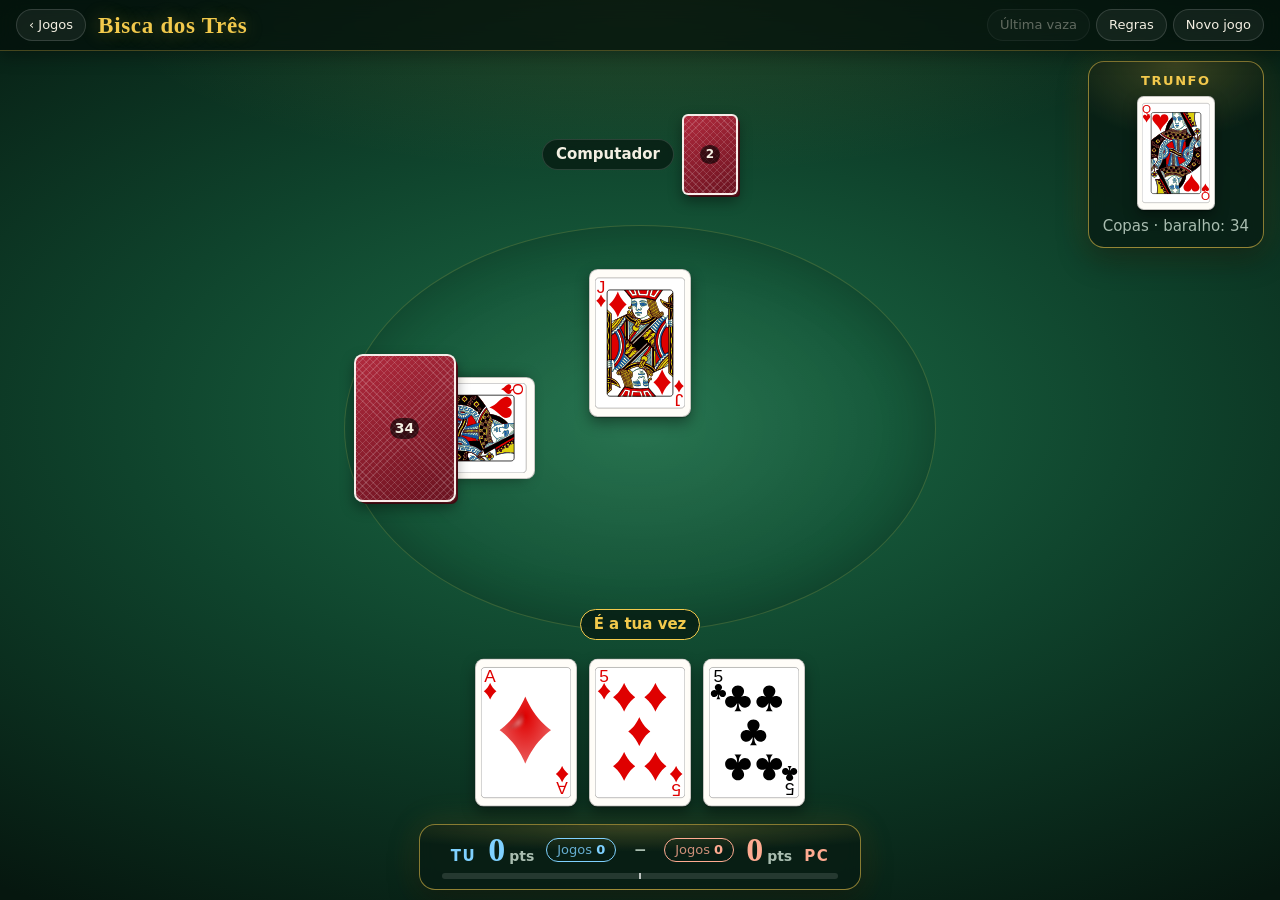
==== bisca.html @ 2466d824 "Jogos de cartas: Sueca, Bisca dos Três e Copas Web app estática com painel de escolha de jogo, sem a" ====
<!doctype html>
<html lang="pt-PT">
<head>
<meta charset="utf-8">
<meta name="viewport" content="width=device-width, initial-scale=1, viewport-fit=cover">
<meta name="theme-color" content="#06170f">
<title>Bisca dos Três</title>
<link rel="stylesheet" href="style.css">
</head>
<body class="bisca">

<header class="barra">
  <div class="marca"><a class="voltar" href="index.html" aria-label="Voltar à lista de jogos">‹ Jogos</a><h1>Bisca dos Três</h1></div>
  <nav class="acoes">
    <button type="button" id="btn-ultima" disabled>Última vaza</button>
    <button type="button" id="btn-regras">Regras</button>
    <button type="button" id="btn-novo">Novo jogo</button>
  </nav>
</header>

<main class="mesa">
  <div class="lugar topo" id="lugar-1">
    <span class="nome"></span>
    <span class="costas"><b></b></span>
  </div>

  <div class="baralho" id="baralho">
    <span class="carta" id="baralho-trunfo"></span>
    <span class="costas grande"><b id="baralho-n"></b></span>
  </div>

  <div class="vaza dupla" id="vaza" aria-label="Cartas na mesa">
    <div class="slot s0" id="slot-0"></div>
    <div class="slot s2" id="slot-1"></div>
  </div>

  <aside class="trunfo" aria-label="Trunfo">
    <span class="rotulo">Trunfo</span>
    <span class="carta mini" id="trunfo-carta"></span>
    <span class="detalhe" id="trunfo-detalhe"></span>
  </aside>
</main>

<footer class="eu" id="lugar-0">
  <p class="estado" id="estado" aria-live="polite"></p>
  <div class="mao" id="mao" aria-label="A tua mão"></div>
</footer>

<div class="placar" aria-label="Pontuação">
  <div class="equipa nos">
    <span class="rotulo">Tu</span>
    <span class="pontos"><span id="pontos-0">0</span><small>pts</small></span>
    <span class="jogos" title="Jogos ganhos"><b id="jogos-0">0</b></span>
  </div>
  <span class="sep">–</span>
  <div class="equipa eles">
    <span class="rotulo">PC</span>
    <span class="pontos"><span id="pontos-1">0</span><small>pts</small></span>
    <span class="jogos" title="Jogos ganhos"><b id="jogos-1">0</b></span>
  </div>
  <div class="placar-barra" aria-hidden="true"><span id="barra-0"></span><span id="barra-1"></span><i></i></div>
</div>

<dialog id="dlg-fim"></dialog>

<dialog id="dlg-ultima">
  <h2>Última vaza</h2>
  <div class="ultima" id="ultima-cartas"></div>
  <p id="ultima-texto"></p>
  <form method="dialog"><button class="principal">Fechar</button></form>
</dialog>

<dialog id="dlg-regras">
  <h2>Regras da Bisca dos Três</h2>
  <ul>
    <li>Dois jogadores: tu contra o computador. Baralho de 40 cartas (sem 8, 9 e 10).</li>
    <li>Cada jogador recebe <b>3 cartas</b>. A carta seguinte fica à vista por baixo do baralho e define o <b>trunfo</b>.</li>
    <li>Ordem das cartas, da mais forte para a mais fraca: <b>Ás, 7, Rei, Valete, Dama</b>, 6, 5, 4, 3, 2.</li>
    <li>Pontos: Ás 11 · Sete (bisca) 10 · Rei 4 · Valete 3 · Dama 2. No total há 120 pontos.</li>
    <li>Sai primeiro quem não deu. <b>Nunca é obrigatório assistir</b>: podes jogar sempre qualquer carta, mesmo depois de o baralho acabar.</li>
    <li>Ganha a vaza o trunfo ou, sendo as duas cartas do mesmo naipe, a mais alta. Se a segunda carta for de outro naipe que não trunfo, ganha quem saiu.</li>
    <li>Depois de cada vaza, quem ganhou compra uma carta do baralho, depois compra o outro, e quem ganhou sai. A última carta comprada é a do trunfo.</li>
    <li>Ganha a partida quem fizer mais de 60 pontos (60–60 é empate). Ganha o jogo quem chegar primeiro às <b>4 partidas</b>.</li>
  </ul>
  <p class="creditos">Imagens das cartas: <i>Vector Playing Cards</i> de Byron Knoll, em domínio público.</p>
  <form method="dialog"><button class="principal">Fechar</button></form>
</dialog>

<script src="cartas.js"></script>
<script src="fim.js"></script>
<script src="bisca.js"></script>
</body>
</html>
---- style.css ----
:root {
  --fundo: #06170f;
  --painel: rgba(8, 28, 19, .8);
  --linha: rgba(255, 255, 255, .14);
  --texto: #f3efe2;
  --texto-suave: #a9bdb0;
  --ouro: #f2c94c;
  --nos: #7fd1ff;
  --eles: #ffab91;
  --perigo: #ff7b6b;
  --copas: #ff5d73;
  --carta-fundo: #fffdf8;
  --tom: var(--ouro);
  --serifa: Georgia, "Times New Roman", serif;
  --cw: clamp(48px, min(13vw, (100dvh - 390px) * 0.2), 124px);
}

/* Derivados de --cw, recalculados em cada elemento para que cartas pequenas mantenham a proporção. */
* {
  box-sizing: border-box;
  --ch: calc(var(--cw) * 1.4523);
  --raio: calc(var(--cw) * 0.085);
}

html, body { height: 100%; margin: 0; }

body {
  display: grid;
  grid-template-rows: auto 1fr auto auto;
  height: 100dvh;
  overflow: hidden;
  background:
    radial-gradient(ellipse 60% 28% at 50% 0%, rgba(242, 201, 76, .1), transparent 70%),
    radial-gradient(ellipse 85% 65% at 50% 46%, #1c6d47 0%, #0f432c 48%, var(--fundo) 100%),
    var(--fundo);
  background-attachment: fixed;
  color: var(--texto);
  font: 15px/1.4 system-ui, -apple-system, "Segoe UI", Roboto, sans-serif;
  -webkit-tap-highlight-color: transparent;
  user-select: none;
}

button { font: inherit; color: inherit; cursor: pointer; }
button:focus-visible, a:focus-visible { outline: 3px solid var(--ouro); outline-offset: 2px; }

/* ---------- Painéis de vidro (o mesmo estilo dos ecrãs de fim de partida) ---------- */
.trunfo, .placar, .passe, .jogo, dialog {
  border: 1.5px solid color-mix(in srgb, var(--tom) 55%, transparent);
  border-radius: 16px;
  background:
    radial-gradient(ellipse 90% 55% at 50% 0%, color-mix(in srgb, var(--tom) 22%, transparent), transparent 75%),
    var(--painel);
  box-shadow: 0 10px 30px rgba(0, 0, 0, .45), 0 0 34px color-mix(in srgb, var(--tom) 14%, transparent);
  backdrop-filter: blur(8px);
}

/* ---------- Barra superior ---------- */
.barra {
  display: flex;
  align-items: center;
  justify-content: space-between;
  flex-wrap: wrap;
  gap: 6px 16px;
  padding: 9px 16px;
  background: rgba(4, 16, 10, .72);
  border-bottom: 1px solid rgba(242, 201, 76, .28);
  box-shadow: 0 4px 18px rgba(0, 0, 0, .35);
  backdrop-filter: blur(10px);
  z-index: 2;
}
.marca { display: flex; align-items: center; gap: 12px; }
.barra h1 {
  margin: 0;
  font: 700 23px/1 var(--serifa);
  letter-spacing: .03em;
  color: var(--ouro);
  text-shadow: 0 0 18px rgba(242, 201, 76, .35);
}
.voltar, .acoes button {
  padding: 6px 12px;
  border: 1px solid var(--linha);
  border-radius: 999px;
  background: rgba(255, 255, 255, .06);
  color: var(--texto);
  font-size: 13px;
  text-decoration: none;
  white-space: nowrap;
  transition: background .15s, border-color .15s, color .15s, transform .15s;
}
.voltar:hover, .acoes button:hover:not(:disabled) {
  background: rgba(242, 201, 76, .12);
  border-color: var(--ouro);
  color: var(--ouro);
}
.acoes button:active:not(:disabled) { transform: scale(.96); }
.acoes { display: flex; gap: 6px; }
.acoes button:disabled { opacity: .38; cursor: default; }

/* ---------- Cartas ---------- */
.carta {
  display: block;
  width: var(--cw);
  height: var(--ch);
  padding: calc(var(--cw) * 0.05);
  border: 1px solid rgba(0, 0, 0, .22);
  border-radius: var(--raio);
  background: var(--carta-fundo);
  box-shadow: 0 1px 1px rgba(0, 0, 0, .3), 0 6px 14px rgba(0, 0, 0, .38);
  flex: none;
}
.carta img { display: block; width: 100%; height: 100%; pointer-events: none; }
.carta.mini { --cw: clamp(54px, 11dvh, 78px); }

.costas {
  display: grid;
  place-items: center;
  width: calc(var(--cw) * 0.55);
  height: calc(var(--ch) * 0.55);
  border: 2px solid rgba(255, 253, 248, .92);
  border-radius: calc(var(--raio) * 0.7);
  background:
    repeating-linear-gradient(45deg, transparent 0 4px, rgba(255, 255, 255, .14) 4px 5px),
    repeating-linear-gradient(-45deg, transparent 0 4px, rgba(255, 255, 255, .14) 4px 5px),
    linear-gradient(150deg, #b12a3d, #6a1320);
  box-shadow: 0 6px 14px rgba(0, 0, 0, .4), 2px 2px 0 -1px #6d1620, 4px 4px 0 -2px #4c0e16;
}
.costas b {
  min-width: 1.7em;
  padding: 1px 5px;
  border-radius: 999px;
  background: rgba(0, 0, 0, .62);
  font-size: 12px;
  text-align: center;
}
.costas.vazio { visibility: hidden; }
.costas.grande { width: var(--cw); height: var(--ch); border-radius: var(--raio); }
.costas.grande b { font-size: 14px; }

/* ---------- Mesa ---------- */
.mesa {
  position: relative;
  display: grid;
  grid-template-columns: minmax(0, 1fr) auto minmax(0, 1fr);
  grid-template-rows: auto 1fr;
  align-items: center;
  justify-items: center;
  gap: 6px;
  padding: 10px 16px 0;
  min-height: 0;
}
.lugar { display: flex; align-items: center; gap: 8px; }
.lugar.topo { grid-column: 1 / -1; grid-row: 1; }
.lugar.esquerda, .lugar.direita { flex-direction: column; }
.lugar.esquerda { grid-column: 1; grid-row: 2; }
.lugar.direita { grid-column: 3; grid-row: 2; }

.nome, .estado {
  padding: 4px 13px;
  border: 1.5px solid var(--linha);
  border-radius: 999px;
  background: rgba(4, 16, 10, .62);
  font-weight: 600;
  backdrop-filter: blur(6px);
  transition: border-color .2s, box-shadow .2s, color .2s;
}
.nome { white-space: nowrap; }
.nome small { font-weight: 400; color: var(--texto-suave); }
.lugar.ativo .nome, .eu.ativo .estado {
  border-color: var(--ouro);
  color: var(--ouro);
  animation: pulsa 1.4s ease-in-out infinite;
}
.lugar.ativo .nome small { color: inherit; opacity: .8; }
@keyframes pulsa {
  0%, 100% { box-shadow: 0 0 8px rgba(242, 201, 76, .35); }
  50% { box-shadow: 0 0 20px rgba(242, 201, 76, .75); }
}

.vaza {
  grid-column: 2;
  grid-row: 2;
  position: relative;
  width: calc(var(--cw) * 3.3);
  height: calc(var(--ch) * 2.15);
}
/* Anel decorativo no centro da mesa. */
.vaza::before {
  content: "";
  position: absolute;
  inset: calc(var(--ch) * -0.3) calc(var(--cw) * -1.1);
  border: 1px solid rgba(242, 201, 76, .16);
  border-radius: 50%;
  background: radial-gradient(ellipse, rgba(255, 255, 255, .06), transparent 68%);
  box-shadow: inset 0 0 50px rgba(0, 0, 0, .22);
  pointer-events: none;
}
.vaza.dupla { width: calc(var(--cw) * 1.2); }
.vaza.dupla::before { inset: calc(var(--ch) * -0.3) calc(var(--cw) * -2.3); }

.slot { position: absolute; transition: transform .4s ease-in, opacity .4s ease-in; }
.slot.s0 { left: 50%; bottom: 0; margin-left: calc(var(--cw) / -2); }
.slot.s2 { left: 50%; top: 0; margin-left: calc(var(--cw) / -2); }
.slot.s1 { right: 0; top: 50%; margin-top: calc(var(--ch) / -2); }
.slot.s3 { left: 0; top: 50%; margin-top: calc(var(--ch) / -2); }

.slot .carta { animation: entra .3s cubic-bezier(.2, 1.2, .4, 1) both; transition: box-shadow .2s, transform .2s; }
.slot.s0 .carta { --de: 0, 90%; }
.slot.s1 .carta { --de: 110%, 0; }
.slot.s2 .carta { --de: 0, -90%; }
.slot.s3 .carta { --de: -110%, 0; }
@keyframes entra {
  from { transform: translate(var(--de)) scale(.9); opacity: 0; }
}
.slot.ganha { z-index: 1; }
.slot.ganha .carta {
  transform: scale(1.06);
  box-shadow: 0 0 0 3px var(--ouro), 0 0 26px rgba(242, 201, 76, .7), 0 8px 18px rgba(0, 0, 0, .5);
}

.vaza.recolhe .slot { opacity: 0; }
.vaza.para-0 .slot { transform: translateY(calc(var(--ch) * 1.2)) scale(.6); }
.vaza.para-1 .slot { transform: translateX(calc(var(--cw) * 2)) scale(.6); }
.vaza.para-2 .slot { transform: translateY(calc(var(--ch) * -1.2)) scale(.6); }
.vaza.para-3 .slot { transform: translateX(calc(var(--cw) * -2)) scale(.6); }

.trunfo {
  grid-column: 3;
  grid-row: 1;
  justify-self: end;
  align-self: start;
  display: flex;
  flex-direction: column;
  align-items: center;
  gap: 6px;
  padding: 10px 14px;
  font-size: 15px;
  text-align: center;
}
.trunfo .rotulo, .passe .rotulo {
  font-size: 13px;
  font-weight: 700;
  text-transform: uppercase;
  letter-spacing: .12em;
  color: var(--tom);
}
.trunfo .detalhe { color: var(--texto-suave); max-width: 15em; white-space: nowrap; }

/* ---------- Jogador ---------- */
.eu { display: flex; flex-direction: column; align-items: center; padding: 0 16px 10px; }
.estado { margin: 6px 0 8px; min-height: 1.4em; text-align: center; }

.mao {
  --passo: min(var(--cw) * 0.66, (100vw - 32px - var(--cw)) / var(--espacos, 9));
  display: flex;
  justify-content: center;
  width: 100%;
  min-height: var(--ch);
  padding-top: calc(var(--ch) * 0.12);
}
.mao .carta {
  position: relative; /* as cartas escurecidas usam filter; sem isto ficavam por cima das jogáveis */
  margin-left: calc(var(--passo) - var(--cw));
  transition: transform .14s, filter .14s, box-shadow .14s;
  cursor: default;
}
.mao .carta:first-child { margin-left: 0; }
.mao .carta.jogavel { cursor: pointer; transform: translateY(-5%); z-index: 1; }
.mao .carta.jogavel:hover,
.mao .carta.jogavel:focus-visible {
  transform: translateY(-16%);
  z-index: 2;
  box-shadow: 0 0 0 2px var(--ouro), 0 0 22px rgba(242, 201, 76, .55), 0 14px 24px rgba(0, 0, 0, .45);
}
.mao .carta.proibida { filter: brightness(.5) saturate(.6); }
.mao .carta.recebida { box-shadow: 0 0 0 3px var(--nos), 0 0 20px rgba(127, 209, 255, .6), 0 6px 14px rgba(0, 0, 0, .4); }
.mao .carta.nova { animation: compra .35s ease-out; }
@keyframes compra {
  from { transform: translateY(-60%); opacity: 0; }
}
.mao.dar .carta { animation: dar .3s cubic-bezier(.2, 1.1, .4, 1) both; animation-delay: calc(var(--i, 0) * 30ms); }
@keyframes dar {
  from { transform: translateY(70%) rotate(8deg); opacity: 0; }
}

/* ---------- Pontuação (fundo da janela) ---------- */
.placar {
  display: flex;
  align-items: center;
  justify-content: center;
  flex-wrap: wrap;
  gap: 6px 18px;
  width: fit-content;
  max-width: calc(100vw - 20px);
  margin: 0 auto max(10px, env(safe-area-inset-bottom));
  padding: 8px 22px 10px;
}
.equipa { display: flex; align-items: baseline; gap: 12px; }
.equipa.eles { flex-direction: row-reverse; }
.equipa .rotulo { font-size: 15px; font-weight: 700; text-transform: uppercase; letter-spacing: .1em; }
.equipa .pontos { font: 700 34px/1 var(--serifa); font-variant-numeric: tabular-nums; }
.equipa .pontos small { margin-left: 4px; font: 600 14px/1 system-ui, sans-serif; color: var(--texto-suave); }
.equipa .jogos {
  align-self: center;
  padding: 2px 10px;
  border: 1.5px solid currentColor;
  border-radius: 999px;
  font-size: 13px;
  white-space: nowrap;
}
.equipa .jogos::before { content: "Jogos "; opacity: .8; }
.equipa.nos { color: var(--nos); }
.equipa.eles { color: var(--eles); }
.sep { color: var(--texto-suave); }
.placar > .sep { font-size: 24px; }

.placar-barra {
  position: relative;
  display: flex;
  justify-content: space-between;
  flex-basis: 100%;
  height: 6px;
  border-radius: 999px;
  background: rgba(255, 255, 255, .12);
  overflow: hidden;
}
.placar-barra span { height: 100%; transition: width .5s cubic-bezier(.2, .8, .2, 1); }
.placar-barra span:first-child { background: var(--nos); }
.placar-barra span:nth-child(2) { background: var(--eles); }
.placar-barra i { position: absolute; left: 50%; top: 0; width: 2px; height: 100%; margin-left: -1px; background: rgba(255, 255, 255, .7); }

/* Copas: quatro jogadores, cada um por si. */
.placar.quatro { gap: 6px 26px; padding: 8px 26px; }
.jog { display: flex; flex-direction: column; align-items: center; min-width: 58px; color: var(--texto); }
.jog.eu { color: var(--nos); }
.jog .rotulo { font-size: 12px; font-weight: 700; text-transform: uppercase; letter-spacing: .1em; opacity: .85; }
.jog .total { font: 700 30px/1.05 var(--serifa); font-variant-numeric: tabular-nums; }
.jog .ronda { font-size: 13px; color: var(--texto-suave); font-variant-numeric: tabular-nums; }
.jog .ronda.tem { color: var(--copas); font-weight: 700; }

/* ---------- Bisca dos Três ---------- */
.bisca .mao { --passo: calc(var(--cw) * 1.12); }
.baralho {
  grid-column: 1;
  grid-row: 2;
  justify-self: end;
  margin-right: calc(var(--cw) * 0.4);
  position: relative;
  z-index: 1;
  width: calc(var(--cw) * 1.75);
  height: var(--ch);
}
.baralho .costas { position: absolute; left: 0; top: 0; }
.baralho .carta {
  position: absolute;
  left: calc(var(--cw) * 0.55);
  top: 0;
  transform: rotate(90deg);
}
.baralho.so-trunfo .costas, .baralho.vazio { visibility: hidden; }
.baralho.so-trunfo .carta { visibility: visible; }

/* ---------- Copas ---------- */
.copas { --tom: var(--copas); }
.copas .mao { --espacos: 12; }
.coracao {
  font-size: clamp(40px, 9dvh, 64px);
  line-height: 1;
  color: rgba(255, 255, 255, .22);
  transition: color .4s, text-shadow .4s, transform .4s;
}
.coracao.aberta {
  color: var(--copas);
  text-shadow: 0 0 22px rgba(255, 93, 115, .8);
  transform: scale(1.12);
}

/* Quadro com as cartas escolhidas para passar, no centro da mesa. */
.passe {
  --tom: var(--ouro);
  grid-column: 2;
  grid-row: 2;
  z-index: 1;
  display: flex;
  flex-direction: column;
  align-items: center;
  gap: 12px;
  padding: 14px 18px 16px;
  animation: fim-entra .3s cubic-bezier(.2, 1.3, .4, 1) both;
}
.passe[hidden] { display: none; }
.passe-cartas { display: flex; gap: calc(var(--cw) * 0.14); }
.passe-slot {
  width: var(--cw);
  height: var(--ch);
  border: 2px dashed rgba(255, 255, 255, .3);
  border-radius: var(--raio);
  background: rgba(255, 255, 255, .04);
}
.passe-slot.cheio { border-color: transparent; background: none; }
.passe-slot .carta {
  --de: 0, 70%;
  margin: -2px;
  cursor: pointer;
  animation: entra .25s cubic-bezier(.2, 1.2, .4, 1) both;
  transition: transform .14s, box-shadow .14s;
  box-shadow: 0 0 0 2px var(--ouro), 0 0 18px rgba(242, 201, 76, .45), 0 6px 14px rgba(0, 0, 0, .4);
}
.passe-slot .carta:hover { transform: translateY(6%) scale(.96); box-shadow: 0 0 0 2px var(--perigo), 0 6px 14px rgba(0, 0, 0, .4); }

/* ---------- Botão principal ---------- */
.principal {
  padding: 10px 24px;
  border: 0;
  border-radius: 999px;
  background: linear-gradient(180deg, #f8da6c, #e8b737);
  color: #2a2100;
  font-weight: 700;
  white-space: nowrap;
  box-shadow: 0 4px 14px rgba(242, 201, 76, .35), inset 0 1px 0 rgba(255, 255, 255, .5);
  transition: transform .15s, filter .15s, box-shadow .15s;
}
.principal:hover:not(:disabled) { transform: translateY(-2px); filter: brightness(1.06); box-shadow: 0 8px 20px rgba(242, 201, 76, .45); }
.principal:active:not(:disabled) { transform: scale(.97); }
.principal:disabled { opacity: .45; cursor: default; box-shadow: none; }

/* ---------- Diálogos ---------- */
dialog {
  --tom: var(--ouro);
  width: min(480px, calc(100vw - 32px));
  max-height: calc(100dvh - 32px);
  padding: 24px;
  background-color: #0c2a1c;
  color: var(--texto);
  user-select: text;
}
dialog[open] { animation: fim-entra .3s cubic-bezier(.2, 1.3, .4, 1) both; }
dialog::backdrop { background: rgba(2, 10, 6, .68); backdrop-filter: blur(3px); }
dialog h2 { margin: 0 0 12px; font: 700 24px/1.2 var(--serifa); color: var(--ouro); text-align: center; }
dialog ul { padding-left: 1.2em; margin: 0 0 14px; }
dialog li { margin-bottom: 7px; }
dialog li::marker { color: var(--ouro); }
dialog p { margin: 0 0 12px; }
dialog form { text-align: center; }
.creditos { font-size: 12px; color: var(--texto-suave); text-align: center; }
#ultima-texto { text-align: center; }

.ultima { display: flex; justify-content: center; gap: 8px; margin-bottom: 12px; --cw: min(76px, (100vw - 120px) / 4); }
.ultima figure { margin: 0; text-align: center; font-size: 12px; color: var(--texto-suave); }
.ultima figcaption { margin-top: 6px; }
.ultima .ganhou { color: var(--ouro); font-weight: 700; }
.ultima .ganhou .carta { box-shadow: 0 0 0 3px var(--ouro), 0 0 18px rgba(242, 201, 76, .6); }

/* ---------- Fim de partida ---------- */
dialog.fim {
  --tom: var(--texto-suave);
  width: min(420px, calc(100vw - 32px));
  padding: 0;
  overflow: visible;
  border-width: 2px;
  border-color: color-mix(in srgb, var(--tom) 70%, transparent);
  background:
    radial-gradient(ellipse 90% 55% at 50% 0%, color-mix(in srgb, var(--tom) 32%, transparent), transparent 75%),
    #10301f;
  box-shadow: 0 16px 48px rgba(0, 0, 0, .6), 0 0 60px color-mix(in srgb, var(--tom) 30%, transparent);
  text-align: center;
  user-select: none;
  animation: none;
}
dialog.fim.vitoria, dialog.fim.campeao { --tom: var(--ouro); }
dialog.fim.derrota, dialog.fim.eliminado { --tom: var(--perigo); }
dialog.fim.vitoria::backdrop, dialog.fim.campeao::backdrop { background: rgba(20, 40, 10, .6); }
dialog.fim.derrota::backdrop, dialog.fim.eliminado::backdrop { background: rgba(30, 5, 5, .72); }

.fim-corpo {
  display: flex;
  flex-direction: column;
  align-items: center;
  gap: 12px;
  padding: 26px 22px 24px;
  animation: fim-entra .45s cubic-bezier(.2, 1.5, .4, 1) both;
}
.derrota .fim-corpo, .eliminado .fim-corpo { animation: fim-abana .6s ease-out both; }
.fim-corpo p { margin: 0; }
@keyframes fim-entra {
  from { transform: scale(.7); opacity: 0; }
}
@keyframes fim-abana {
  0% { transform: translateY(-30px); opacity: 0; }
  30% { transform: translateX(-10px); opacity: 1; }
  45% { transform: translateX(9px); }
  60% { transform: translateX(-6px); }
  75% { transform: translateX(4px); }
  100% { transform: none; }
}

.fim-icone {
  font-size: 68px;
  line-height: 1;
  filter: drop-shadow(0 4px 10px rgba(0, 0, 0, .5));
}
.vitoria .fim-icone, .campeao .fim-icone { animation: fim-salta 1.1s ease-in-out .3s infinite alternate; }
.campeao .fim-icone { font-size: 88px; }
.derrota .fim-icone, .eliminado .fim-icone { animation: fim-murcha 2.4s ease-in-out .5s infinite alternate; }
@keyframes fim-salta {
  from { transform: translateY(0) rotate(-8deg) scale(1); }
  to { transform: translateY(-10px) rotate(8deg) scale(1.12); }
}
@keyframes fim-murcha {
  from { transform: none; }
  to { transform: translateY(5px) rotate(-7deg) scale(.94); }
}

dialog.fim h2 { margin: 0; font-size: 28px; color: var(--tom); text-wrap: balance; }
dialog.fim.empate h2 { color: var(--texto); }
.fim-etiqueta {
  padding: 3px 14px;
  border-radius: 999px;
  background: var(--tom);
  color: #1b1400;
  font-weight: 800;
  text-transform: uppercase;
  letter-spacing: .1em;
  transform: rotate(-3deg);
}

.fim-placar { display: flex; align-items: flex-end; justify-content: center; gap: 18px; margin-top: 4px; }
.fim-placar .lado { display: flex; flex-direction: column; align-items: center; min-width: 96px; opacity: .6; }
.fim-placar .lado.maior { opacity: 1; }
.fim-placar .quem { font-size: 12px; text-transform: uppercase; letter-spacing: .1em; }
.fim-placar .num { font: 700 44px/1 var(--serifa); font-variant-numeric: tabular-nums; transition: font-size .3s; }
.fim-placar .maior .num { font-size: 64px; }
.fim-placar .nos { color: var(--nos); }
.fim-placar .eles { color: var(--eles); }
.fim-placar .sep { font-size: 30px; padding-bottom: 8px; }

.fim-barra {
  position: relative;
  width: 100%;
  height: 10px;
  border-radius: 999px;
  background: var(--eles);
  overflow: hidden;
}
.fim-barra span {
  display: block;
  height: 100%;
  background: var(--nos);
  border-right: 2px solid #10301f;
  transition: width .9s cubic-bezier(.2, .8, .2, 1);
}
.fim-barra i { position: absolute; left: 50%; top: 0; width: 2px; height: 100%; margin-left: -1px; background: rgba(0, 0, 0, .55); }

.fim-jogos { display: flex; align-items: center; justify-content: center; gap: 10px; font-size: 13px; color: var(--texto-suave); }
.pips { display: flex; gap: 5px; }
.pips.eles { flex-direction: row-reverse; margin-left: 8px; }
.pips i { width: 14px; height: 14px; border-radius: 50%; border: 2px solid currentColor; opacity: .45; }
.pips.nos { color: var(--nos); }
.pips.eles { color: var(--eles); }
.pips i.cheio { background: currentColor; opacity: 1; }
.pips i.novo { animation: fim-pip .5s cubic-bezier(.2, 2, .4, 1) 1s both; }
@keyframes fim-pip {
  from { transform: scale(0); }
  60% { transform: scale(1.7); box-shadow: 0 0 14px currentColor; }
}

/* Tabela de classificação (Copas). */
.fim-tabela { display: grid; gap: 7px; width: 100%; }
.fim:not(.tabela) .fim-tabela,
.fim.tabela .fim-placar, .fim.tabela .fim-barra, .fim.tabela .fim-jogos { display: none; }
.linha {
  display: grid;
  grid-template-columns: 5.2em 2.6em 1fr 2.4em;
  align-items: center;
  gap: 8px;
  padding: 7px 12px;
  border: 1.5px solid transparent;
  border-radius: 12px;
  background: rgba(255, 255, 255, .06);
  text-align: left;
}
.linha.eu { border-color: var(--nos); color: var(--nos); }
.linha .quem { font-weight: 700; }
.linha .mais { color: var(--texto-suave); font-variant-numeric: tabular-nums; }
.linha .mais.tem { color: var(--copas); font-weight: 700; }
.linha .trilho { height: 8px; border-radius: 999px; background: rgba(255, 255, 255, .12); overflow: hidden; }
.linha .trilho span { display: block; height: 100%; border-radius: 999px; background: var(--eles); transition: width .9s cubic-bezier(.2, .8, .2, 1); }
.linha.eu .trilho span { background: var(--nos); }
.linha .total { font: 700 22px/1 var(--serifa); text-align: right; font-variant-numeric: tabular-nums; }

dialog.fim .principal { margin-top: 6px; padding: 11px 30px; font-size: 16px; }
.derrota .principal, .eliminado .principal { background: var(--texto); box-shadow: none; }

.confetes { position: fixed; inset: 0; overflow: hidden; pointer-events: none; }
.confetes i {
  position: absolute;
  top: -24px;
  border-radius: 2px;
  animation: fim-confete linear both;
}
@keyframes fim-confete {
  to { transform: translate(var(--desvio), 110vh) rotate(var(--voltas)) rotateX(3turn); }
}

/* ---------- Painel de jogos ---------- */
body.painel {
  display: block;
  height: auto;
  min-height: 100dvh;
  overflow: auto;
  padding: 0 16px 28px;
}
.capa { text-align: center; padding: 48px 0 32px; }
.capa .naipes { font-size: 20px; letter-spacing: .5em; margin-right: -.5em; color: var(--texto-suave); }
.capa .naipes b { color: var(--copas); font-weight: 400; }
.capa h1 {
  margin: 8px 0 8px;
  font: 700 clamp(34px, 7vw, 56px)/1.05 var(--serifa);
  letter-spacing: .02em;
  color: var(--ouro);
  text-shadow: 0 0 34px rgba(242, 201, 76, .4);
}
.capa p { margin: 0; color: var(--texto-suave); font-size: 16px; }

.jogos-lista {
  display: grid;
  grid-template-columns: repeat(auto-fit, minmax(min(100%, 260px), 1fr));
  gap: 22px;
  max-width: 1040px;
  margin: 0 auto;
}
.jogo {
  --cw: 84px;
  display: flex;
  flex-direction: column;
  align-items: center;
  gap: 18px;
  padding: 30px 22px 24px;
  border-radius: 20px;
  color: var(--texto);
  text-decoration: none;
  transition: transform .2s cubic-bezier(.2, 1.2, .4, 1), box-shadow .2s, border-color .2s;
  animation: sobe .5s cubic-bezier(.2, 1, .4, 1) both;
}
.jogo:nth-child(2) { animation-delay: .08s; }
.jogo:nth-child(3) { animation-delay: .16s; }
@keyframes sobe {
  from { transform: translateY(24px); opacity: 0; }
}
.jogo.bisca-t { --tom: var(--nos); }
.jogo.copas-t { --tom: var(--copas); }
.jogo:hover {
  transform: translateY(-6px);
  border-color: var(--tom);
  box-shadow: 0 18px 40px rgba(0, 0, 0, .5), 0 0 50px color-mix(in srgb, var(--tom) 32%, transparent);
}
.leque { display: flex; height: calc(var(--ch) * 1.08); padding-top: calc(var(--ch) * 0.08); }
.leque .carta { margin-left: calc(var(--cw) * -0.55); transform-origin: 50% 120%; transition: transform .2s cubic-bezier(.2, 1.2, .4, 1); }
.leque .carta:first-child { margin-left: 0; transform: rotate(-12deg); }
.leque .carta:last-child { transform: rotate(12deg); }
.jogo:hover .leque .carta:first-child { transform: rotate(-19deg); }
.jogo:hover .leque .carta:nth-child(2) { transform: translateY(-6%); }
.jogo:hover .leque .carta:last-child { transform: rotate(19deg); }
.info { display: flex; flex-direction: column; align-items: center; gap: 9px; text-align: center; }
.info h2 { margin: 0; font: 700 26px/1.2 var(--serifa); color: var(--tom); }
.info p { margin: 0; color: var(--texto-suave); }
.chips { display: flex; flex-wrap: wrap; justify-content: center; gap: 6px; }
.chips i {
  padding: 2px 10px;
  border: 1px solid color-mix(in srgb, var(--tom) 50%, transparent);
  border-radius: 999px;
  font-size: 12px;
  font-style: normal;
  color: var(--tom);
}
.guardado { font-size: 13px; color: var(--texto); min-height: 1.4em; }
.jogar {
  padding: 9px 26px;
  border-radius: 999px;
  background: var(--tom);
  color: #1b1400;
  font-weight: 700;
  box-shadow: 0 4px 14px color-mix(in srgb, var(--tom) 40%, transparent);
}
.rodape { margin-top: 32px; text-align: center; font-size: 12px; color: var(--texto-suave); }

/* ---------- Ecrãs estreitos ---------- */
@media (max-width: 620px) {
  .barra { padding: 7px 12px; }
  .barra h1 { font-size: 18px; }
  .marca { gap: 8px; }
  .voltar, .acoes button { padding: 4px 9px; font-size: 12px; }
  .trunfo { padding: 6px 8px; }
  .trunfo .carta.mini { --cw: 54px; }
  .trunfo .detalhe { display: none; }
  .copas .trunfo .detalhe { display: block; font-size: 12px; }
  .lugar.topo { grid-column: 1 / 3; }
  .passe { padding: 10px 12px 12px; gap: 9px; }
  .placar { gap: 6px 10px; padding: 7px 14px 9px; }
  .equipa { gap: 7px; }
  .equipa .rotulo { font-size: 12px; }
  .equipa .pontos { font-size: 28px; }
  .equipa .pontos small { font-size: 12px; }
  .equipa .jogos::before { content: ""; }
  .placar.quatro { gap: 6px 14px; padding: 7px 16px; }
  .jog .total { font-size: 26px; }
}

@media (prefers-reduced-motion: reduce) {
  *, *::before, *::after { animation: none !important; transition: none !important; }
}
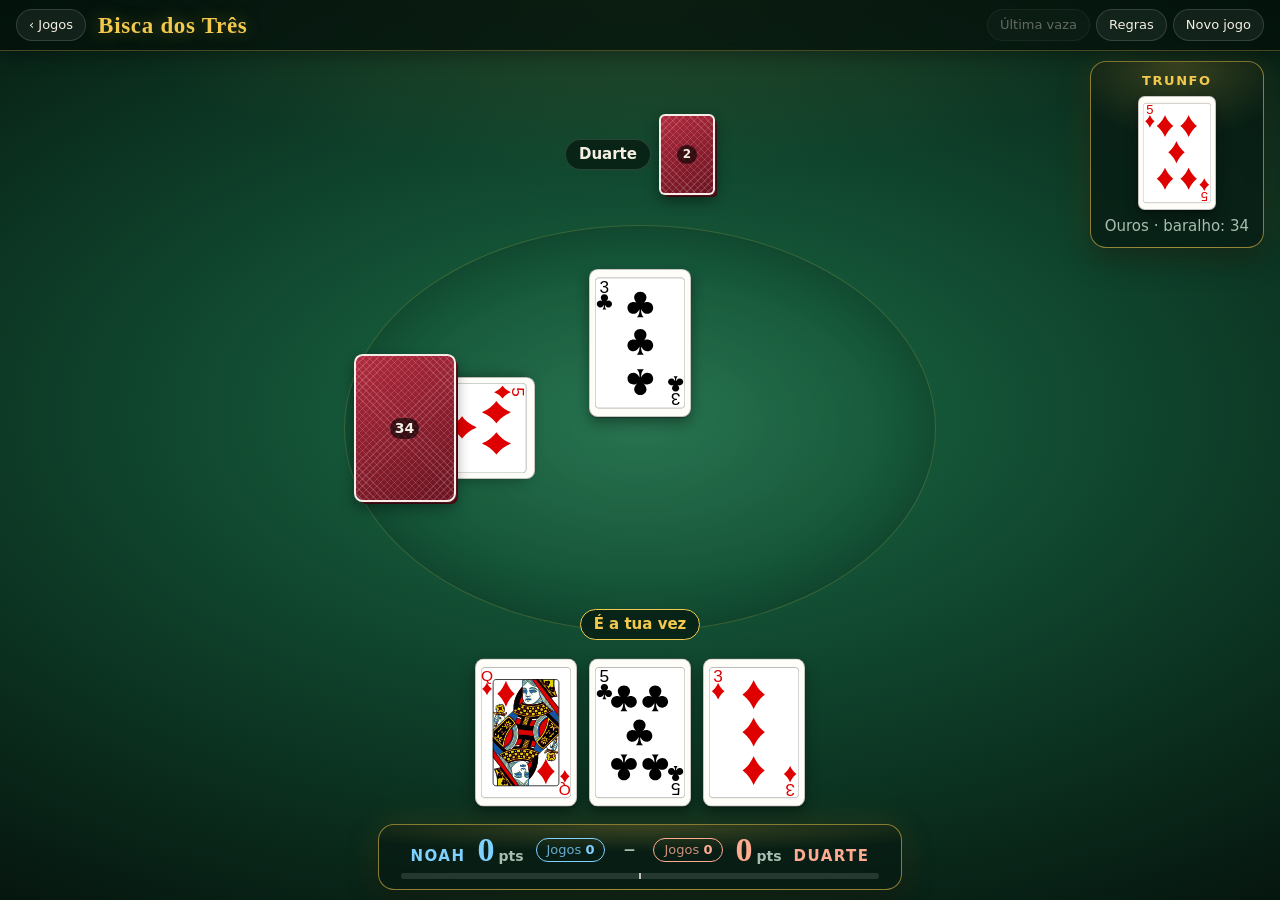
==== commit f35b94d3: "Muda os nomes dos jogadores para Noah, Duarte, Tomas e Sira Co-Authored-By: Claude Fable 5.2 <norepl" ====
--- a/bisca.html
+++ b/bisca.html
@@ -48,13 +48,13 @@
 
 <div class="placar" aria-label="Pontuação">
   <div class="equipa nos">
-    <span class="rotulo">Tu</span>
+    <span class="rotulo">Noah</span>
     <span class="pontos"><span id="pontos-0">0</span><small>pts</small></span>
     <span class="jogos" title="Jogos ganhos"><b id="jogos-0">0</b></span>
   </div>
   <span class="sep">–</span>
   <div class="equipa eles">
-    <span class="rotulo">PC</span>
+    <span class="rotulo">Duarte</span>
     <span class="pontos"><span id="pontos-1">0</span><small>pts</small></span>
     <span class="jogos" title="Jogos ganhos"><b id="jogos-1">0</b></span>
   </div>
@@ -73,7 +73,7 @@
 <dialog id="dlg-regras">
   <h2>Regras da Bisca dos Três</h2>
   <ul>
-    <li>Dois jogadores: tu contra o computador. Baralho de 40 cartas (sem 8, 9 e 10).</li>
+    <li>Dois jogadores: tu (Noah) contra o Duarte, jogado pelo computador. Baralho de 40 cartas (sem 8, 9 e 10).</li>
     <li>Cada jogador recebe <b>3 cartas</b>. A carta seguinte fica à vista por baixo do baralho e define o <b>trunfo</b>.</li>
     <li>Ordem das cartas, da mais forte para a mais fraca: <b>Ás, 7, Rei, Valete, Dama</b>, 6, 5, 4, 3, 2.</li>
     <li>Pontos: Ás 11 · Sete (bisca) 10 · Rei 4 · Valete 3 · Dama 2. No total há 120 pontos.</li>
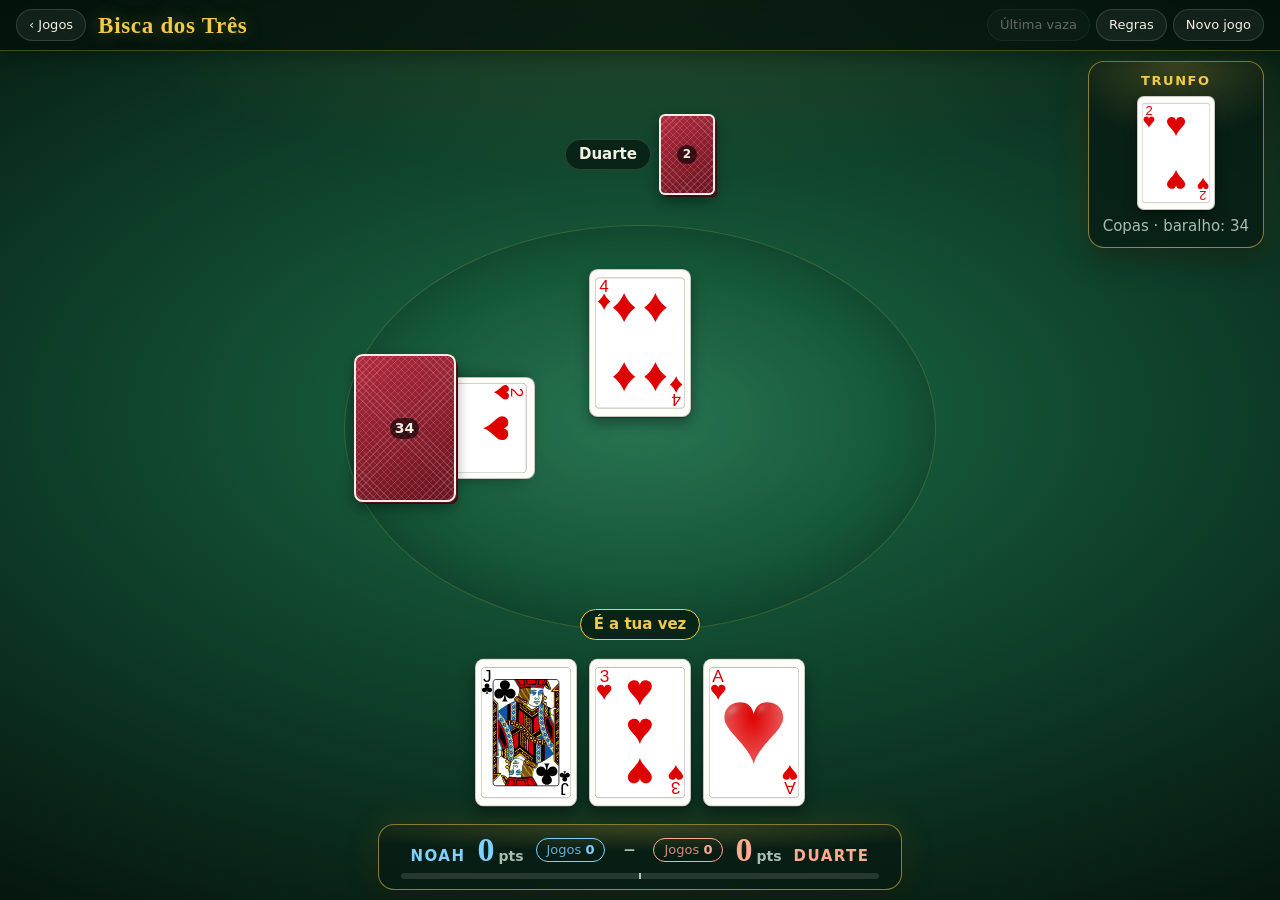
==== commit 8e1b4323: "Melhora o design para telemóvel Mão em duas filas com mais de 6 cartas, cartas maiores, barra do top" ====
--- a/bisca.html
+++ b/bisca.html
@@ -10,11 +10,11 @@
 <body class="bisca">
 
 <header class="barra">
-  <div class="marca"><a class="voltar" href="index.html" aria-label="Voltar à lista de jogos">‹ Jogos</a><h1>Bisca dos Três</h1></div>
+  <div class="marca"><a class="voltar" href="index.html" aria-label="Voltar à lista de jogos">‹<span class="t-longo"> Jogos</span></a><h1>Bisca dos Três</h1></div>
   <nav class="acoes">
-    <button type="button" id="btn-ultima" disabled>Última vaza</button>
+    <button type="button" id="btn-ultima" disabled><span class="t-longo">Última vaza</span><span class="t-curto">Vaza</span></button>
     <button type="button" id="btn-regras">Regras</button>
-    <button type="button" id="btn-novo">Novo jogo</button>
+    <button type="button" id="btn-novo"><span class="t-longo">Novo jogo</span><span class="t-curto">Novo</span></button>
   </nav>
 </header>
 
--- a/style.css
+++ b/style.css
@@ -37,10 +37,12 @@
   color: var(--texto);
   font: 15px/1.4 system-ui, -apple-system, "Segoe UI", Roboto, sans-serif;
   -webkit-tap-highlight-color: transparent;
+  touch-action: manipulation;
   user-select: none;
 }
 
 button { font: inherit; color: inherit; cursor: pointer; }
+.t-curto { display: none; } /* textos curtos dos botões, só em ecrãs estreitos */
 button:focus-visible, a:focus-visible { outline: 3px solid var(--ouro); outline-offset: 2px; }
 
 /* ---------- Painéis de vidro (o mesmo estilo dos ecrãs de fim de partida) ---------- */
@@ -265,12 +267,19 @@
 }
 .mao .carta:first-child { margin-left: 0; }
 .mao .carta.jogavel { cursor: pointer; transform: translateY(-5%); z-index: 1; }
-.mao .carta.jogavel:hover,
 .mao .carta.jogavel:focus-visible {
   transform: translateY(-16%);
   z-index: 2;
   box-shadow: 0 0 0 2px var(--ouro), 0 0 22px rgba(242, 201, 76, .55), 0 14px 24px rgba(0, 0, 0, .45);
 }
+@media (hover: hover) {
+  .mao .carta.jogavel:hover {
+    transform: translateY(-16%);
+    z-index: 2;
+    box-shadow: 0 0 0 2px var(--ouro), 0 0 22px rgba(242, 201, 76, .55), 0 14px 24px rgba(0, 0, 0, .45);
+  }
+}
+.mao .carta.jogavel:active { transform: translateY(-10%) scale(.97); }
 .mao .carta.proibida { filter: brightness(.5) saturate(.6); }
 .mao .carta.recebida { box-shadow: 0 0 0 3px var(--nos), 0 0 20px rgba(127, 209, 255, .6), 0 6px 14px rgba(0, 0, 0, .4); }
 .mao .carta.nova { animation: compra .35s ease-out; }
@@ -405,7 +414,10 @@
   transition: transform .14s, box-shadow .14s;
   box-shadow: 0 0 0 2px var(--ouro), 0 0 18px rgba(242, 201, 76, .45), 0 6px 14px rgba(0, 0, 0, .4);
 }
+.passe-slot .carta:active { transform: scale(.94); }
+@media (hover: hover) {
 .passe-slot .carta:hover { transform: translateY(6%) scale(.96); box-shadow: 0 0 0 2px var(--perigo), 0 6px 14px rgba(0, 0, 0, .4); }
+}
 
 /* ---------- Botão principal ---------- */
 .principal {
@@ -683,26 +695,108 @@
 }
 .rodape { margin-top: 32px; text-align: center; font-size: 12px; color: var(--texto-suave); }
 
-/* ---------- Ecrãs estreitos ---------- */
+/* ---------- Telemóvel ---------- */
 @media (max-width: 620px) {
-  .barra { padding: 7px 12px; }
-  .barra h1 { font-size: 18px; }
-  .marca { gap: 8px; }
-  .voltar, .acoes button { padding: 4px 9px; font-size: 12px; }
-  .trunfo { padding: 6px 8px; }
-  .trunfo .carta.mini { --cw: 54px; }
+  :root { --cw: clamp(44px, min(17vw, (100dvh - 320px) * 0.19), 84px); }
+  .t-longo { display: none; }
+  .t-curto { display: inline; }
+
+  /* Barra numa só linha, com botões fáceis de tocar. */
+  .barra { flex-wrap: nowrap; gap: 8px; padding: 7px 10px; }
+  .marca { gap: 8px; min-width: 0; }
+  .barra h1 { font-size: 18px; white-space: nowrap; overflow: hidden; text-overflow: ellipsis; }
+  .voltar, .acoes button { padding: 7px 12px; font-size: 13px; }
+  .acoes { flex: none; gap: 5px; }
+
+  .mesa { gap: 4px; padding: 8px 10px 0; }
+  .lugar { gap: 6px; }
+  .lugar.topo { grid-column: 1 / 3; }
+  .nome { padding: 3px 10px; font-size: 13px; }
+  .costas:not(.grande) { width: calc(var(--cw) * 0.46); height: calc(var(--ch) * 0.46); }
+  .vaza { width: calc(var(--cw) * 3.1); height: calc(var(--ch) * 1.8); }
+  .vaza::before { inset: calc(var(--ch) * -0.18) calc(var(--cw) * -0.7); }
+  .trunfo { gap: 4px; padding: 6px 8px; border-radius: 12px; font-size: 12px; }
+  .trunfo .rotulo { font-size: 11px; }
+  .trunfo .carta.mini { --cw: 44px; }
   .trunfo .detalhe { display: none; }
-  .copas .trunfo .detalhe { display: block; font-size: 12px; }
-  .lugar.topo { grid-column: 1 / 3; }
-  .passe { padding: 10px 12px 12px; gap: 9px; }
-  .placar { gap: 6px 10px; padding: 7px 14px 9px; }
-  .equipa { gap: 7px; }
-  .equipa .rotulo { font-size: 12px; }
-  .equipa .pontos { font-size: 28px; }
-  .equipa .pontos small { font-size: 12px; }
+  .copas .trunfo .detalhe { display: block; }
+  .coracao { font-size: 34px; }
+  .passe { gap: 8px; padding: 8px 10px 10px; }
+  .passe .rotulo { display: none; } /* o destinatário já aparece no estado e no botão */
+  /* Bisca: só 3 cartas na mão, por isso podem ser maiores. */
+  body.bisca { --cw: clamp(44px, min(19vw, (100dvh - 320px) * 0.23), 90px); }
+  .baralho { margin-right: calc(var(--cw) * 0.1); }
+  .passe .principal { padding: 8px 18px; }
+
+  /* Mão: cartas maiores; com mais de 6 cartas passa a duas filas. */
+  .eu { padding: 0 12px 8px; }
+  .estado { margin: 4px 0 6px; font-size: 13px; }
+  .mao {
+    --cols: 7;
+    --passo: min(var(--cw) * 0.94, (100vw - 24px - var(--cw)) / max(1, var(--cols) - 1));
+    display: grid;
+    grid-template-columns: repeat(var(--cols), var(--passo));
+    justify-content: center;
+    row-gap: calc(var(--ch) * -0.36);
+    min-height: 0;
+    padding-right: max(0px, var(--cw) - var(--passo));
+  }
+  .mao:has(> :last-child:nth-child(1)) { --cols: 1; }
+  .mao:has(> :last-child:nth-child(2)) { --cols: 2; }
+  .mao:has(> :last-child:nth-child(3)) { --cols: 3; }
+  .mao:has(> :last-child:nth-child(4)) { --cols: 4; }
+  .mao:has(> :last-child:nth-child(5)) { --cols: 5; }
+  .mao:has(> :last-child:nth-child(6)) { --cols: 6; }
+  .mao:has(> :last-child:nth-child(7)) { --cols: 4; }
+  .mao:has(> :last-child:nth-child(8)) { --cols: 4; }
+  .mao:has(> :last-child:nth-child(9)) { --cols: 5; }
+  .mao:has(> :last-child:nth-child(10)) { --cols: 5; }
+  .mao:has(> :last-child:nth-child(11)) { --cols: 6; }
+  .mao:has(> :last-child:nth-child(12)) { --cols: 6; }
+  .mao:has(> :last-child:nth-child(13)) { --cols: 7; }
+  .mao .carta { margin-left: 0; }
+  /* Sem z-index: uma carta da fila de cima nunca deve tapar a fila de baixo. */
+  .mao .carta.jogavel, .mao .carta.jogavel:focus-visible { z-index: auto; }
+
+  .placar { gap: 5px 8px; padding: 6px 12px 8px; margin-bottom: max(8px, env(safe-area-inset-bottom)); }
+  .equipa { gap: 6px; }
+  .equipa .rotulo { font-size: 11px; letter-spacing: .06em; }
+  .equipa .pontos { font-size: 26px; }
+  .equipa .pontos small { margin-left: 2px; font-size: 11px; }
+  .equipa .jogos { padding: 1px 8px; font-size: 12px; }
   .equipa .jogos::before { content: ""; }
-  .placar.quatro { gap: 6px 14px; padding: 7px 16px; }
-  .jog .total { font-size: 26px; }
+  .placar > .sep { font-size: 18px; }
+  .placar.quatro { gap: 6px 16px; padding: 6px 16px; }
+  .jog { min-width: 50px; }
+  .jog .rotulo { font-size: 11px; }
+  .jog .total { font-size: 24px; }
+  .jog .ronda { font-size: 12px; }
+
+  dialog { padding: 18px; }
+  .fim-corpo { padding: 22px 16px 20px; }
+  .fim-icone { font-size: 58px; }
+  .campeao .fim-icone { font-size: 72px; }
+  dialog.fim h2 { font-size: 24px; }
+  .fim-placar .num { font-size: 38px; }
+  .fim-placar .maior .num { font-size: 54px; }
+  .linha { grid-template-columns: 4.6em 2.4em 1fr 2.2em; padding: 6px 10px; }
+
+  /* Painel: cartões compactos, lado a lado com o leque, para caberem os três no ecrã. */
+  body.painel { padding: 0 12px 20px; }
+  .capa { padding: 22px 0 18px; }
+  .capa .naipes { font-size: 16px; }
+  .capa p { font-size: 14px; }
+  .jogos-lista { gap: 12px; }
+  .jogo { --cw: 50px; flex-direction: row; gap: 14px; padding: 16px 14px; border-radius: 16px; }
+  .leque { flex: none; }
+  .info { align-items: flex-start; gap: 6px; text-align: left; }
+  .info h2 { font-size: 21px; }
+  .info p { font-size: 13px; }
+  .chips { justify-content: flex-start; gap: 4px; }
+  .chips i { padding: 1px 8px; font-size: 11px; }
+  .guardado:empty { display: none; }
+  .jogar { padding: 6px 18px; font-size: 14px; }
+  .rodape { margin-top: 20px; }
 }
 
 @media (prefers-reduced-motion: reduce) {
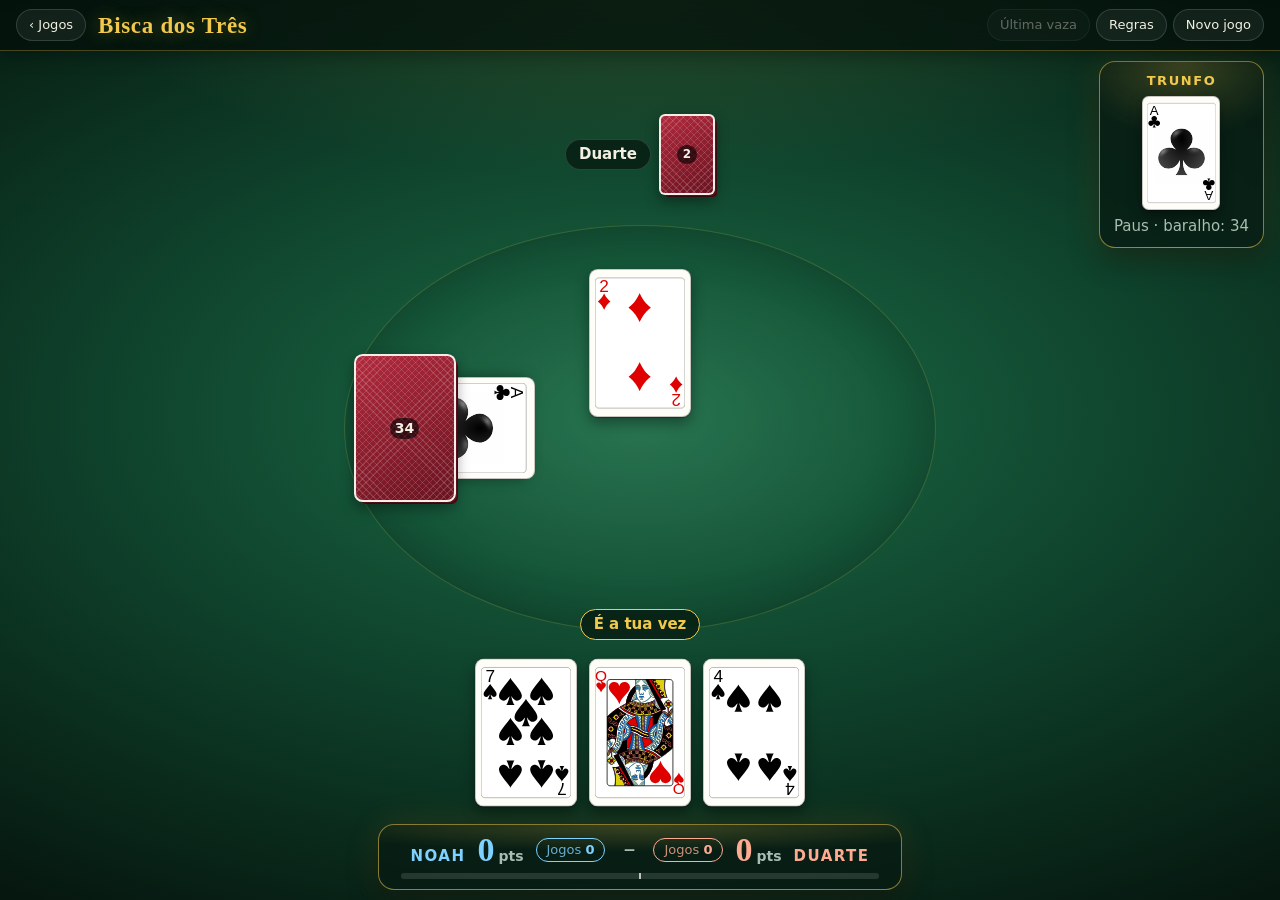
==== commit 029d0cfb: "Acrescenta versão aos ficheiros CSS/JS para evitar cache antiga Co-Authored-By: Claude Fable 5.2 <no" ====
--- a/bisca.html
+++ b/bisca.html
@@ -5,7 +5,7 @@
 <meta name="viewport" content="width=device-width, initial-scale=1, viewport-fit=cover">
 <meta name="theme-color" content="#06170f">
 <title>Bisca dos Três</title>
-<link rel="stylesheet" href="style.css">
+<link rel="stylesheet" href="style.css?v=3">
 </head>
 <body class="bisca">
 
@@ -86,8 +86,8 @@
   <form method="dialog"><button class="principal">Fechar</button></form>
 </dialog>
 
-<script src="cartas.js"></script>
-<script src="fim.js"></script>
-<script src="bisca.js"></script>
+<script src="cartas.js?v=3"></script>
+<script src="fim.js?v=3"></script>
+<script src="bisca.js?v=3"></script>
 </body>
 </html>
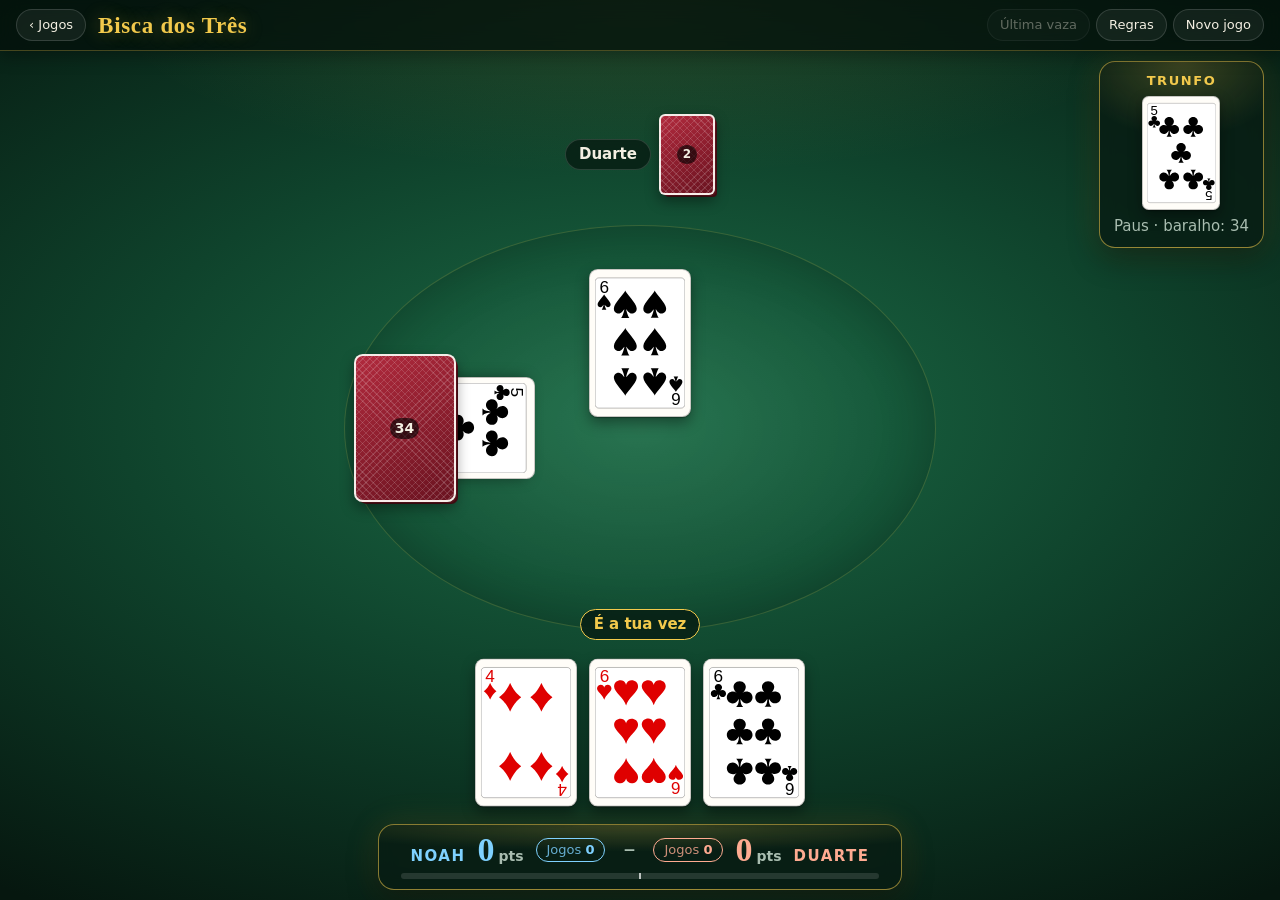
==== commit ac43ccc7: "Adiciona o jogo do Peixinho Quatro jogadores, 52 cartas: pedir cartas de um valor a um adversário, i" ====
--- a/bisca.html
+++ b/bisca.html
@@ -5,7 +5,7 @@
 <meta name="viewport" content="width=device-width, initial-scale=1, viewport-fit=cover">
 <meta name="theme-color" content="#06170f">
 <title>Bisca dos Três</title>
-<link rel="stylesheet" href="style.css?v=3">
+<link rel="stylesheet" href="style.css?v=4">
 </head>
 <body class="bisca">
 
@@ -86,8 +86,8 @@
   <form method="dialog"><button class="principal">Fechar</button></form>
 </dialog>
 
-<script src="cartas.js?v=3"></script>
-<script src="fim.js?v=3"></script>
-<script src="bisca.js?v=3"></script>
+<script src="cartas.js?v=4"></script>
+<script src="fim.js?v=4"></script>
+<script src="bisca.js?v=4"></script>
 </body>
 </html>
--- a/style.css
+++ b/style.css
@@ -9,6 +9,7 @@
   --eles: #ffab91;
   --perigo: #ff7b6b;
   --copas: #ff5d73;
+  --peixe: #6ee7c5;
   --carta-fundo: #fffdf8;
   --tom: var(--ouro);
   --serifa: Georgia, "Times New Roman", serif;
@@ -635,9 +636,9 @@
 
 .jogos-lista {
   display: grid;
-  grid-template-columns: repeat(auto-fit, minmax(min(100%, 260px), 1fr));
+  grid-template-columns: repeat(auto-fit, minmax(min(100%, 240px), 1fr));
   gap: 22px;
-  max-width: 1040px;
+  max-width: 1180px;
   margin: 0 auto;
 }
 .jogo {
@@ -655,11 +656,13 @@
 }
 .jogo:nth-child(2) { animation-delay: .08s; }
 .jogo:nth-child(3) { animation-delay: .16s; }
+.jogo:nth-child(4) { animation-delay: .24s; }
 @keyframes sobe {
   from { transform: translateY(24px); opacity: 0; }
 }
 .jogo.bisca-t { --tom: var(--nos); }
 .jogo.copas-t { --tom: var(--copas); }
+.jogo.peixinho-t { --tom: var(--peixe); }
 .jogo:hover {
   transform: translateY(-6px);
   border-color: var(--tom);
@@ -802,3 +805,93 @@
 @media (prefers-reduced-motion: reduce) {
   *, *::before, *::after { animation: none !important; transition: none !important; }
 }
+
+/* ---------- Peixinho ---------- */
+.peixinho { --tom: var(--peixe); }
+/* Os três adversários ficam em cima; o centro da mesa é para o lago e as jogadas. */
+.peixinho .mesa { grid-template-columns: repeat(3, minmax(0, 1fr)); }
+.peixinho .lugar { flex-direction: column; grid-row: 1; }
+.peixinho .lugar.esquerda { grid-column: 1; }
+.peixinho .lugar.topo { grid-column: 2; }
+.peixinho .lugar.direita { grid-column: 3; }
+.peixinho .mao { --espacos: 12; }
+
+.centro {
+  grid-column: 1 / -1;
+  grid-row: 2;
+  display: grid;
+  grid-template-columns: auto minmax(0, 1fr);
+  align-items: center;
+  gap: 12px 18px;
+  width: min(100%, 600px);
+}
+.lago {
+  display: flex;
+  flex-direction: column;
+  align-items: center;
+  gap: 6px;
+  font-size: 12px;
+  font-weight: 700;
+  text-transform: uppercase;
+  letter-spacing: .1em;
+  color: var(--tom);
+}
+.lago .costas { --cw: clamp(44px, 9dvh, 78px); }
+
+.falas { display: flex; flex-direction: column; gap: 6px; min-width: 0; margin: 0; padding: 0; list-style: none; }
+.falas li {
+  padding: 5px 12px;
+  border: 1px solid var(--linha);
+  border-radius: 12px;
+  background: rgba(4, 16, 10, .55);
+  color: var(--texto-suave);
+  font-size: 13px;
+  white-space: nowrap;
+  overflow: hidden;
+  text-overflow: ellipsis;
+}
+.falas li:last-child {
+  padding: 8px 14px;
+  border-color: color-mix(in srgb, var(--tom) 60%, transparent);
+  color: var(--texto);
+  font-size: 16px;
+  white-space: normal;
+  animation: fala .25s ease-out both;
+}
+.falas li.bom:last-child { border-color: var(--nos); }
+.falas li.peixe { border-color: var(--ouro); color: var(--ouro); font-weight: 700; }
+@keyframes fala {
+  from { transform: translateY(8px); opacity: 0; }
+}
+
+.centro .passe { grid-column: 1 / -1; justify-self: center; }
+.pedido-alvos { display: flex; flex-wrap: wrap; justify-content: center; gap: 8px; }
+
+/* Na mão, as cartas do mesmo valor ficam empilhadas, com o número de cartas. */
+.conta {
+  position: absolute;
+  left: 7%;
+  top: 36%;
+  padding: 1px 7px;
+  border-radius: 999px;
+  background: var(--ouro);
+  color: #1b1400;
+  font: 800 13px/1.35 system-ui, sans-serif;
+  box-shadow: 0 2px 6px rgba(0, 0, 0, .45);
+}
+.mao .carta.pilha-2 { box-shadow: 4px -4px 0 -1px #e7e1d2, 0 6px 14px rgba(0, 0, 0, .38); }
+.mao .carta.pilha-3 { box-shadow: 4px -4px 0 -1px #e7e1d2, 8px -8px 0 -2px #d6cfbd, 0 6px 14px rgba(0, 0, 0, .38); }
+.mao .carta.escolhida {
+  transform: translateY(-20%);
+  box-shadow: 0 0 0 3px var(--ouro), 0 0 22px rgba(242, 201, 76, .6), 0 14px 24px rgba(0, 0, 0, .45);
+}
+
+@media (max-width: 620px) {
+  .centro { gap: 8px 12px; }
+  .centro .passe .rotulo { display: block; }
+  .lago { font-size: 10px; gap: 4px; }
+  .falas { gap: 4px; }
+  .falas li { padding: 4px 10px; font-size: 12px; }
+  .falas li:last-child { padding: 6px 11px; font-size: 14px; }
+  .conta { font-size: 12px; }
+}
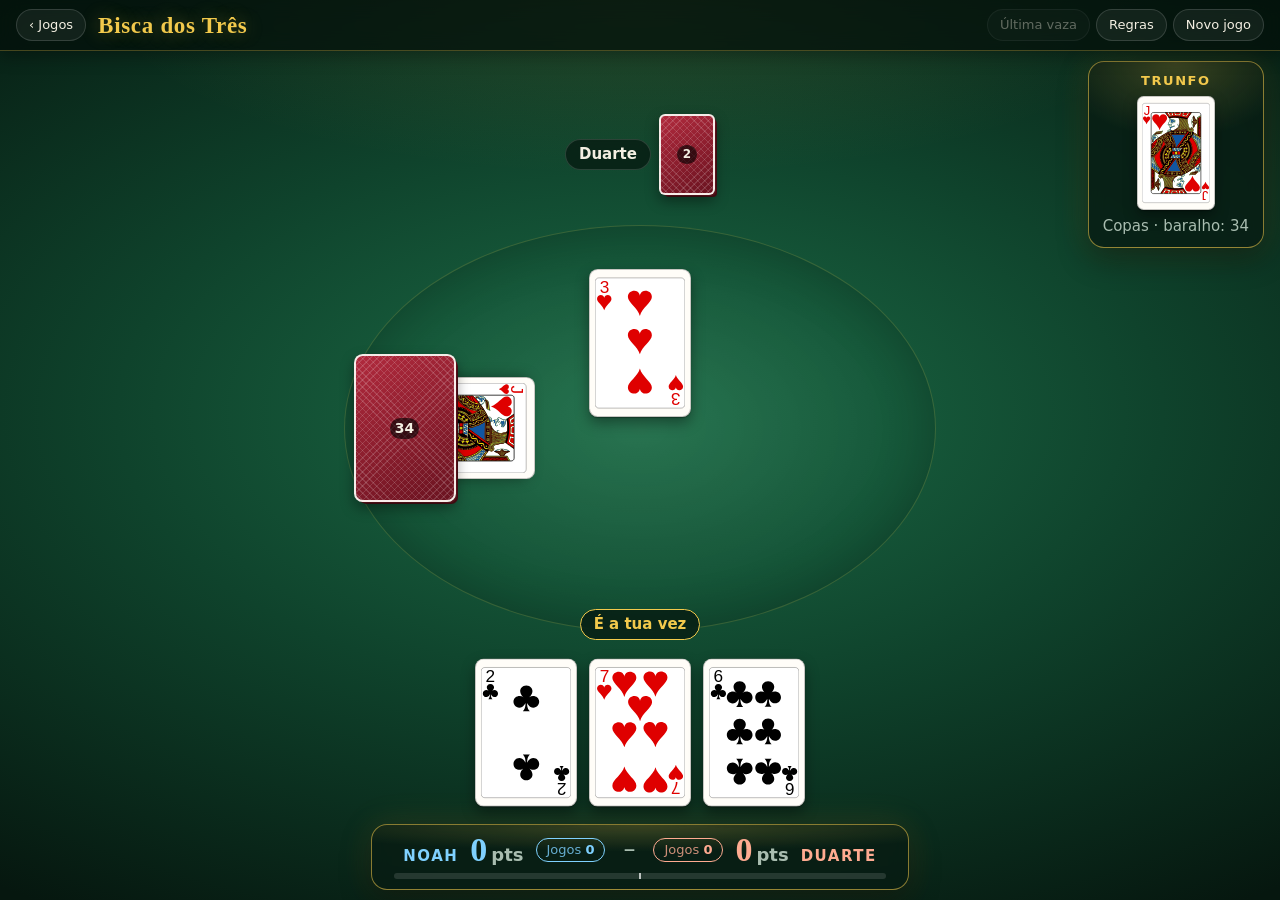
==== commit 3d2d0ada: "Peixinho para 2 jogadores, com interface passo a passo Tu contra o Duarte, 7 cartas cada. Perguntas " ====
--- a/bisca.html
+++ b/bisca.html
@@ -5,7 +5,7 @@
 <meta name="viewport" content="width=device-width, initial-scale=1, viewport-fit=cover">
 <meta name="theme-color" content="#06170f">
 <title>Bisca dos Três</title>
-<link rel="stylesheet" href="style.css?v=4">
+<link rel="stylesheet" href="style.css?v=5">
 </head>
 <body class="bisca">
 
@@ -86,8 +86,8 @@
   <form method="dialog"><button class="principal">Fechar</button></form>
 </dialog>
 
-<script src="cartas.js?v=4"></script>
-<script src="fim.js?v=4"></script>
-<script src="bisca.js?v=4"></script>
+<script src="cartas.js?v=5"></script>
+<script src="fim.js?v=5"></script>
+<script src="bisca.js?v=5"></script>
 </body>
 </html>
--- a/style.css
+++ b/style.css
@@ -808,64 +808,99 @@
 
 /* ---------- Peixinho ---------- */
 .peixinho { --tom: var(--peixe); }
-/* Os três adversários ficam em cima; o centro da mesa é para o lago e as jogadas. */
-.peixinho .mesa { grid-template-columns: repeat(3, minmax(0, 1fr)); }
-.peixinho .lugar { flex-direction: column; grid-row: 1; }
-.peixinho .lugar.esquerda { grid-column: 1; }
-.peixinho .lugar.topo { grid-column: 2; }
-.peixinho .lugar.direita { grid-column: 3; }
-.peixinho .mao { --espacos: 12; }
-
-.centro {
-  grid-column: 1 / -1;
+.peixinho .mesa { grid-template-columns: minmax(0, 1fr); }
+.peixinho .lugar.topo { grid-column: 1; }
+.estado:empty { visibility: hidden; }
+@media (min-width: 621px) {
+  .peixinho .mao { --passo: min(var(--cw) * 1.04, (100vw - 32px - var(--cw)) / 12); }
+}
+
+/* Palco: o que o Duarte diz em cima, o lago e as cartas no meio, o que tu dizes em baixo. */
+.palco {
+  grid-column: 1;
   grid-row: 2;
   display: grid;
-  grid-template-columns: auto minmax(0, 1fr);
+  justify-items: center;
+  align-content: center;
+  gap: 12px;
+  width: min(100%, 600px);
+}
+.balao {
+  position: relative;
+  display: grid;
+  place-items: center;
+  max-width: 100%;
+  min-height: 2.7em;
+  padding: 8px 18px;
+  border: 2px solid var(--linha);
+  border-radius: 18px;
+  background: #0a2418;
+  font-size: 19px;
+  font-weight: 600;
+  text-align: center;
+  box-shadow: 0 6px 16px rgba(0, 0, 0, .35);
+  animation: fala .25s ease-out both;
+}
+/* Escondido mas a ocupar o lugar, para a mesa não saltar a cada fala. */
+.balao[hidden] { display: grid; visibility: hidden; animation: none; }
+.balao::after {
+  content: "";
+  position: absolute;
+  left: 50%;
+  width: 12px;
+  height: 12px;
+  margin-left: -6px;
+  border: inherit;
+  background: inherit;
+}
+.balao.dele { border-color: var(--eles); }
+.balao.dele::after { top: -8px; border-width: 2px 0 0 2px; transform: rotate(45deg); }
+.balao.meu { border-color: var(--nos); }
+.balao.meu::after { bottom: -8px; border-width: 0 2px 2px 0; transform: rotate(45deg); }
+.balao.acao { padding: 0; border: 0; background: none; box-shadow: none; }
+.balao.acao::after { display: none; }
+.balao.acao .principal { padding: 12px 26px; font-size: 18px; animation: pulsa 1.4s ease-in-out infinite; }
+@keyframes fala {
+  from { transform: translateY(8px); opacity: 0; }
+}
+
+.meio {
+  display: flex;
   align-items: center;
-  gap: 12px 18px;
-  width: min(100%, 600px);
+  justify-content: center;
+  gap: 20px;
+  width: 100%;
+  min-height: calc(var(--ch) + 30px);
 }
 .lago {
   display: flex;
   flex-direction: column;
   align-items: center;
   gap: 6px;
+  padding: 0;
+  border: 0;
+  background: none;
+  color: var(--tom);
   font-size: 12px;
   font-weight: 700;
   text-transform: uppercase;
   letter-spacing: .1em;
-  color: var(--tom);
-}
-.lago .costas { --cw: clamp(44px, 9dvh, 78px); }
-
-.falas { display: flex; flex-direction: column; gap: 6px; min-width: 0; margin: 0; padding: 0; list-style: none; }
-.falas li {
-  padding: 5px 12px;
-  border: 1px solid var(--linha);
-  border-radius: 12px;
-  background: rgba(4, 16, 10, .55);
-  color: var(--texto-suave);
-  font-size: 13px;
-  white-space: nowrap;
-  overflow: hidden;
-  text-overflow: ellipsis;
-}
-.falas li:last-child {
-  padding: 8px 14px;
-  border-color: color-mix(in srgb, var(--tom) 60%, transparent);
-  color: var(--texto);
-  font-size: 16px;
-  white-space: normal;
-  animation: fala .25s ease-out both;
-}
-.falas li.bom:last-child { border-color: var(--nos); }
-.falas li.peixe { border-color: var(--ouro); color: var(--ouro); font-weight: 700; }
-@keyframes fala {
-  from { transform: translateY(8px); opacity: 0; }
-}
-
-.centro .passe { grid-column: 1 / -1; justify-self: center; }
-.pedido-alvos { display: flex; flex-wrap: wrap; justify-content: center; gap: 8px; }
+}
+.lago:disabled { cursor: default; }
+.lago.pescar { color: var(--ouro); }
+.lago.pescar .costas { animation: pescar 1s ease-in-out infinite; }
+@keyframes pescar {
+  0%, 100% { box-shadow: 0 0 0 3px var(--ouro), 0 0 10px rgba(242, 201, 76, .5); transform: none; }
+  50% { box-shadow: 0 0 0 3px var(--ouro), 0 0 30px rgba(242, 201, 76, .9); transform: translateY(-4%) scale(1.04); }
+}
+
+.montra { display: flex; flex-direction: column; align-items: center; gap: 8px; min-width: 0; }
+.montra-cartas { display: flex; }
+.montra-cartas > * { --de: 0, 40%; margin-left: calc(var(--cw) * -0.5); animation: entra .3s cubic-bezier(.2, 1.2, .4, 1) both; }
+.montra-cartas > :first-child { margin-left: 0; }
+.legenda { max-width: 17em; margin: 0; color: var(--texto-suave); font-size: 15px; text-align: center; text-wrap: balance; }
+.legenda.bom { color: var(--nos); font-weight: 600; }
+.legenda.peixe { color: var(--ouro); font-size: 18px; font-weight: 700; }
 
 /* Na mão, as cartas do mesmo valor ficam empilhadas, com o número de cartas. */
 .conta {
@@ -881,17 +916,43 @@
 }
 .mao .carta.pilha-2 { box-shadow: 4px -4px 0 -1px #e7e1d2, 0 6px 14px rgba(0, 0, 0, .38); }
 .mao .carta.pilha-3 { box-shadow: 4px -4px 0 -1px #e7e1d2, 8px -8px 0 -2px #d6cfbd, 0 6px 14px rgba(0, 0, 0, .38); }
-.mao .carta.escolhida {
-  transform: translateY(-20%);
-  box-shadow: 0 0 0 3px var(--ouro), 0 0 22px rgba(242, 201, 76, .6), 0 14px 24px rgba(0, 0, 0, .45);
-}
+/* As cartas que o Duarte te pediu. */
+.mao .carta.pedida {
+  transform: translateY(-14%);
+  box-shadow: 0 0 0 3px var(--eles), 0 0 22px rgba(255, 171, 145, .7), 0 12px 22px rgba(0, 0, 0, .45);
+}
+
+/* Peixinhos feitos, como pequenas fichas na pontuação. */
+.equipa .pontos small { font-size: 18px; }
+.placar:has(.feitos) { width: min(380px, calc(100vw - 20px)); }
+.feitos { display: flex; justify-content: space-between; gap: 16px; flex-basis: 100%; min-height: 26px; }
+.fichas { display: flex; flex-wrap: wrap; gap: 3px; }
+.fichas.eles { justify-content: flex-end; }
+.fichas i {
+  display: grid;
+  place-items: center;
+  min-width: 22px;
+  height: 26px;
+  padding: 0 3px;
+  border: 2px solid var(--nos);
+  border-radius: 5px;
+  background: var(--carta-fundo);
+  color: #1b1400;
+  font: 800 12px/1 system-ui, sans-serif;
+  animation: fim-pip .4s cubic-bezier(.2, 2, .4, 1) both;
+}
+.fichas.eles i { border-color: var(--eles); }
 
 @media (max-width: 620px) {
-  .centro { gap: 8px 12px; }
-  .centro .passe .rotulo { display: block; }
+  .palco { gap: 7px; }
+  .balao { min-height: 2.4em; padding: 5px 14px; font-size: 16px; }
+  .balao.acao .principal { padding: 8px 20px; font-size: 16px; }
+  .meio { gap: 14px; min-height: calc(var(--ch) + 20px); }
   .lago { font-size: 10px; gap: 4px; }
-  .falas { gap: 4px; }
-  .falas li { padding: 4px 10px; font-size: 12px; }
-  .falas li:last-child { padding: 6px 11px; font-size: 14px; }
+  .legenda { font-size: 13px; max-width: 13em; }
+  .legenda.peixe { font-size: 15px; }
   .conta { font-size: 12px; }
-}
+  .equipa .pontos small { font-size: 15px; }
+  .fichas i { min-width: 20px; height: 23px; font-size: 11px; }
+  .feitos { min-height: 23px; }
+}
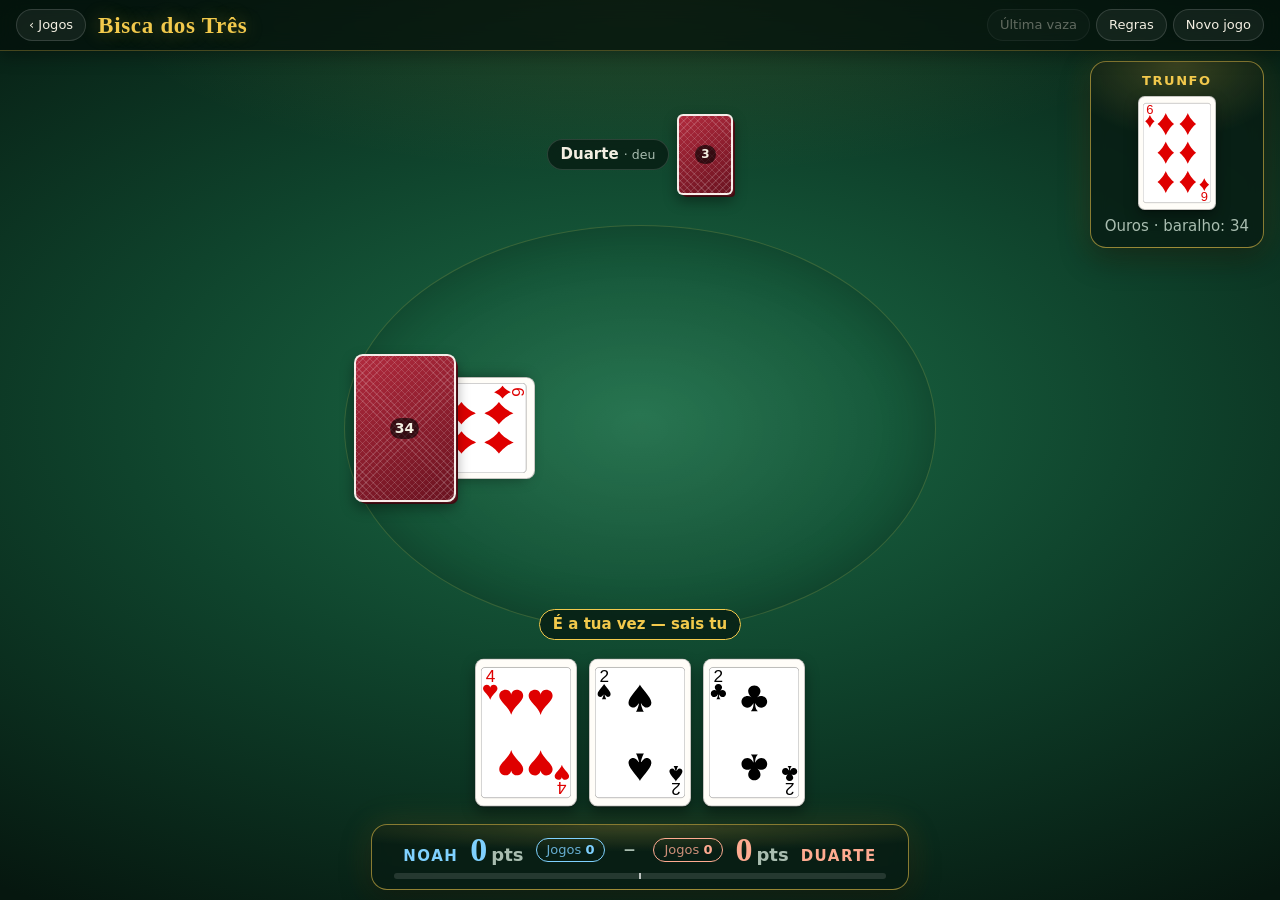
==== commit 91689e41: "Adiciona Super Pilotos by Noah, Blackjack, Cinquillo, Rally, Contramão e Downforce - Super Pilotos b" ====
--- a/bisca.html
+++ b/bisca.html
@@ -5,7 +5,7 @@
 <meta name="viewport" content="width=device-width, initial-scale=1, viewport-fit=cover">
 <meta name="theme-color" content="#06170f">
 <title>Bisca dos Três</title>
-<link rel="stylesheet" href="style.css?v=5">
+<link rel="stylesheet" href="style.css?v=18">
 </head>
 <body class="bisca">
 
@@ -86,8 +86,8 @@
   <form method="dialog"><button class="principal">Fechar</button></form>
 </dialog>
 
-<script src="cartas.js?v=5"></script>
-<script src="fim.js?v=5"></script>
-<script src="bisca.js?v=5"></script>
+<script src="cartas.js?v=18"></script>
+<script src="fim.js?v=18"></script>
+<script src="bisca.js?v=18"></script>
 </body>
 </html>
--- a/style.css
+++ b/style.css
@@ -10,6 +10,12 @@
   --perigo: #ff7b6b;
   --copas: #ff5d73;
   --peixe: #6ee7c5;
+  --cinq: #ffb347;
+  --blackjack: #c7a6ff;
+  --rally: #ffa24a;
+  --contramao: #ff8fb1;
+  --downforce: #ffd23f;
+  --superpilotos: #6fd3ff;
   --carta-fundo: #fffdf8;
   --tom: var(--ouro);
   --serifa: Georgia, "Times New Roman", serif;
@@ -657,12 +663,20 @@
 .jogo:nth-child(2) { animation-delay: .08s; }
 .jogo:nth-child(3) { animation-delay: .16s; }
 .jogo:nth-child(4) { animation-delay: .24s; }
+.jogo:nth-child(5) { animation-delay: .32s; }
+.jogo:nth-child(5) { animation-delay: .32s; }
 @keyframes sobe {
   from { transform: translateY(24px); opacity: 0; }
 }
 .jogo.bisca-t { --tom: var(--nos); }
 .jogo.copas-t { --tom: var(--copas); }
 .jogo.peixinho-t { --tom: var(--peixe); }
+.jogo.cinquillo-t { --tom: var(--cinq); }
+.jogo.blackjack-t { --tom: var(--blackjack); }
+.jogo.rally-t { --tom: var(--rally); }
+.jogo.contramao-t { --tom: var(--contramao); }
+.jogo.downforce-t { --tom: var(--downforce); }
+.jogo.superpilotos-t { --tom: var(--superpilotos); }
 .jogo:hover {
   transform: translateY(-6px);
   border-color: var(--tom);
@@ -696,6 +710,18 @@
   font-weight: 700;
   box-shadow: 0 4px 14px color-mix(in srgb, var(--tom) 40%, transparent);
 }
+.seccao {
+  max-width: 1180px;
+  margin: 34px auto 14px;
+  font: 700 22px/1.2 var(--serifa);
+  letter-spacing: .03em;
+  color: var(--texto);
+}
+.seccao:first-child { margin-top: 0; }
+/* Com poucos jogos, os cartões mantêm a largura dos outros em vez de esticarem. */
+.jogos-lista.poucos { grid-template-columns: repeat(auto-fill, minmax(min(100%, 240px), 1fr)); }
+.pista-mini { height: 100%; filter: drop-shadow(0 8px 14px rgba(0, 0, 0, .45)); transition: transform .2s cubic-bezier(.2, 1.2, .4, 1); }
+.jogo:hover .pista-mini { transform: scale(1.06) rotate(-2deg); }
 .rodape { margin-top: 32px; text-align: center; font-size: 12px; color: var(--texto-suave); }
 
 /* ---------- Telemóvel ---------- */
@@ -956,3 +982,481 @@
   .fichas i { min-width: 20px; height: 23px; font-size: 11px; }
   .feitos { min-height: 23px; }
 }
+
+/* ---------- Blackjack ---------- */
+.blackjack { --tom: var(--blackjack); }
+/* A banca fica em cima, numa linha; os três adversários por baixo, lado a lado. */
+.blackjack .mesa { grid-template-columns: repeat(3, minmax(0, 1fr)); grid-template-rows: auto auto; align-content: space-evenly; }
+.blackjack .lugar { flex-direction: column; gap: 6px; grid-row: 2; min-width: 0; transition: opacity .3s; }
+.blackjack .lugar.banca { flex-direction: row; gap: 12px; grid-column: 1 / -1; grid-row: 1; }
+.blackjack .lugar.fora { opacity: .45; }
+
+.cartas-bj {
+  --cw: clamp(30px, min(7.5dvh, 11vw), 64px);
+  display: flex;
+  justify-content: center;
+  min-height: var(--ch);
+}
+.cartas-bj > * { margin-left: calc(var(--cw) * -0.55); }
+.banca .cartas-bj { --cw: clamp(40px, min(10dvh, 16vw), 84px); min-width: calc(var(--cw) * 1.7); }
+.banca .cartas-bj > * { margin-left: calc(var(--cw) * -0.3); }
+.cartas-bj > :first-child { margin-left: 0; }
+.cartas-bj .costas { box-shadow: 0 6px 14px rgba(0, 0, 0, .4); }
+.cartas-bj .nova, .blackjack .mao .carta.nova {
+  animation: compra .35s ease-out both;
+  animation-delay: calc(var(--i, 0) * 140ms);
+}
+
+/* Etiqueta com o valor da mão (e o resultado, no fim da ronda). */
+.valor {
+  min-height: 1.75em;
+  padding: 2px 11px;
+  border: 1px solid var(--linha);
+  border-radius: 999px;
+  background: rgba(0, 0, 0, .5);
+  font-size: 13px;
+  font-weight: 700;
+  font-variant-numeric: tabular-nums;
+  white-space: nowrap;
+}
+.valor:empty { visibility: hidden; }
+.valor[hidden], .mao[hidden] { display: none; }
+.valor.bom { border-color: var(--peixe); color: var(--peixe); }
+.valor.mau { border-color: var(--perigo); color: var(--perigo); }
+.valor.ouro { border-color: var(--ouro); color: var(--ouro); box-shadow: 0 0 14px rgba(242, 201, 76, .45); }
+.banca .valor { min-width: 2.6em; text-align: center; }
+
+.blackjack .mao { min-height: calc(var(--ch) * 1.12); }
+.blackjack .eu .valor { margin-top: 6px; }
+.jog .ronda.ganho { color: var(--peixe); font-weight: 700; }
+.jog .ronda.perda { color: var(--perigo); font-weight: 700; }
+
+.bj-controlos {
+  display: flex;
+  flex-wrap: wrap;
+  align-items: center;
+  justify-content: center;
+  gap: 8px;
+  min-height: 44px;
+  margin-top: 8px;
+}
+.bj-controlos.apostar { flex-direction: column; gap: 12px; padding: 6px 0 4px; }
+.fichas, .aposta-linha { display: flex; flex-wrap: wrap; align-items: center; justify-content: center; gap: 8px; }
+.aposta-linha { gap: 16px; }
+.aposta-valor { font-size: 13px; font-weight: 700; text-transform: uppercase; letter-spacing: .1em; color: var(--texto-suave); }
+.aposta-valor b { margin-left: 6px; font: 700 30px/1 var(--serifa); letter-spacing: 0; color: var(--ouro); font-variant-numeric: tabular-nums; vertical-align: -4px; }
+.ficha {
+  width: 50px;
+  height: 50px;
+  border: 3px dashed rgba(255, 255, 255, .8);
+  border-radius: 50%;
+  background: var(--cor);
+  color: #fff;
+  font-size: 13px;
+  font-weight: 800;
+  box-shadow: 0 4px 10px rgba(0, 0, 0, .45), inset 0 0 0 3px rgba(0, 0, 0, .18);
+  transition: transform .15s, filter .15s;
+}
+.ficha.f10 { --cor: #2f6fd0; }
+.ficha.f50 { --cor: #c0392b; }
+.ficha.f100 { --cor: #1e8a57; }
+.ficha.f500 { --cor: #6b3fa0; }
+.ficha:hover:not(:disabled) { transform: translateY(-3px); filter: brightness(1.12); }
+.ficha:active:not(:disabled) { transform: scale(.94); }
+.ficha:disabled, .secundario:disabled { opacity: .35; cursor: default; }
+.secundario {
+  padding: 9px 16px;
+  border: 1.5px solid var(--linha);
+  border-radius: 999px;
+  background: rgba(255, 255, 255, .08);
+  font-weight: 700;
+  white-space: nowrap;
+  transition: background .15s, border-color .15s, color .15s, transform .15s;
+}
+.secundario:hover:not(:disabled) { border-color: var(--ouro); color: var(--ouro); background: rgba(242, 201, 76, .12); }
+.secundario:active:not(:disabled) { transform: scale(.96); }
+.principal.ficar { background: linear-gradient(180deg, #a5e2ff, #6cbbe8); color: #062233; box-shadow: 0 4px 14px rgba(127, 209, 255, .35), inset 0 1px 0 rgba(255, 255, 255, .5); }
+.principal.ficar:hover:not(:disabled) { box-shadow: 0 8px 20px rgba(127, 209, 255, .45); }
+
+/* Classificação final: os totais têm 4 algarismos. */
+.blackjack .linha { grid-template-columns: 5.2em 3.4em 1fr 3.6em; }
+
+@media (max-width: 620px) {
+  .blackjack .lugar.banca { gap: 8px; }
+  .blackjack .mesa .valor { padding: 2px 8px; font-size: 12px; }
+  .banca .cartas-bj > :not(:first-child) { margin-left: calc(var(--cw) * -0.42); }
+  .blackjack .placar.quatro { gap: 6px 10px; padding: 6px 12px; }
+  .blackjack .jog .total { font-size: 21px; }
+  .bj-controlos { gap: 6px; }
+  .bj-controlos.apostar { gap: 10px; }
+  .bj-controlos .principal { padding: 10px 18px; }
+  .fichas { gap: 5px; flex-wrap: nowrap; }
+  .ficha { width: min(46px, 12vw); height: min(46px, 12vw); font-size: 12px; }
+  .secundario { padding: 9px 10px; font-size: 13px; }
+  .blackjack .linha { grid-template-columns: 4.6em 3.2em 1fr 3.4em; }
+}
+@media (max-width: 400px) {
+  #ronda-txt { display: none; } /* a ronda já aparece no estado, ao apostar */
+}
+
+/* ---------- Rally ---------- */
+.rally { --tom: var(--rally); background: #2c4a25; }
+.rally .barra h1 small { margin-left: 6px; font: 400 14px/1 system-ui, sans-serif; letter-spacing: 0; color: var(--texto-suave); text-shadow: none; }
+.recinto { position: relative; min-height: 0; overflow: hidden; touch-action: none; }
+.recinto canvas { position: absolute; inset: 0; width: 100%; height: 100%; display: block; }
+
+.hud { position: absolute; top: 10px; left: 10px; display: flex; gap: 6px; pointer-events: none; }
+.hud-caixa, .hud-ordem {
+  border: 1px solid color-mix(in srgb, var(--tom) 45%, transparent);
+  border-radius: 12px;
+  background: rgba(6, 18, 10, .72);
+  backdrop-filter: blur(6px);
+}
+.hud-caixa { display: flex; flex-direction: column; align-items: center; min-width: 58px; padding: 5px 10px 6px; }
+.hud-caixa span { font-size: 10px; font-weight: 700; text-transform: uppercase; letter-spacing: .1em; color: var(--texto-suave); }
+.hud-caixa b { font: 700 21px/1.1 var(--serifa); color: var(--tom); font-variant-numeric: tabular-nums; }
+.hud-ordem {
+  position: absolute;
+  top: 10px;
+  right: 10px;
+  margin: 0;
+  padding: 6px 12px 6px 10px;
+  list-style: none;
+  font-size: 13px;
+  font-variant-numeric: tabular-nums;
+  pointer-events: none;
+}
+.hud-ordem li { display: flex; align-items: center; gap: 5px; color: var(--texto-suave); }
+.hud-ordem li.meu { color: var(--texto); font-weight: 700; }
+.hud-ordem i { width: 10px; height: 10px; border: 1px solid rgba(0, 0, 0, .5); border-radius: 3px; }
+
+.hud-grande {
+  position: absolute;
+  left: 50%;
+  top: 42%;
+  transform: translate(-50%, -50%);
+  font: 800 clamp(64px, 18vmin, 150px)/1 var(--serifa);
+  color: var(--ouro);
+  text-shadow: 0 4px 0 rgba(0, 0, 0, .55), 0 0 40px rgba(0, 0, 0, .6);
+  white-space: nowrap;
+  pointer-events: none;
+}
+.hud-grande.frase { top: 24%; font-size: clamp(24px, 6vmin, 46px); }
+.hud-grande.entra { animation: rally-entra .45s cubic-bezier(.2, 1.4, .4, 1) both; }
+@keyframes rally-entra { from { transform: translate(-50%, -50%) scale(1.7); opacity: 0; } }
+
+/* Botões de toque: só em ecrãs táteis. */
+.toques { display: none; position: absolute; inset: auto 0 0 0; justify-content: space-between; padding: 0 14px max(14px, env(safe-area-inset-bottom)); pointer-events: none; }
+.toques div { display: flex; gap: 10px; pointer-events: auto; }
+.toques button {
+  width: 64px;
+  height: 64px;
+  border: 2px solid rgba(255, 255, 255, .55);
+  border-radius: 50%;
+  background: rgba(6, 18, 10, .5);
+  font-size: 24px;
+  touch-action: none;
+  -webkit-touch-callout: none;
+}
+.toques button.ativo { background: color-mix(in srgb, var(--tom) 75%, transparent); border-color: #fff; color: #1b1400; transform: scale(.94); }
+@media (pointer: coarse) { .toques { display: flex; } }
+
+/* Escolha do circuito. */
+#dlg-circuitos { --tom: var(--rally); width: min(560px, calc(100vw - 32px)); }
+.circuitos { display: grid; gap: 10px; margin-bottom: 14px; }
+.circuito {
+  display: flex;
+  align-items: center;
+  gap: 14px;
+  padding: 10px;
+  border: 1.5px solid var(--linha);
+  border-radius: 14px;
+  background: rgba(255, 255, 255, .05);
+  text-align: left;
+  transition: border-color .15s, background .15s, transform .15s;
+}
+.circuito canvas { flex: none; width: 130px; height: 78px; border-radius: 9px; background: #4f7a3a; }
+.circuito span { display: flex; flex-direction: column; gap: 2px; min-width: 0; }
+.circuito b { font: 700 20px/1.2 var(--serifa); color: var(--tom); }
+.circuito small { font-size: 13px; color: var(--texto-suave); }
+.circuito em { font-size: 12px; font-style: normal; color: var(--texto); }
+.circuito:active { transform: scale(.98); }
+@media (hover: hover) { .circuito:hover { border-color: var(--tom); background: color-mix(in srgb, var(--tom) 12%, transparent); } }
+
+/* Classificação final: a última coluna é um tempo. */
+.rally .linha { grid-template-columns: 4.6em 2.4em 1fr 4.2em; }
+
+@media (max-width: 620px) {
+  .rally .barra h1 small { display: none; }
+  .hud { top: 6px; left: 6px; gap: 4px; }
+  .hud-caixa { min-width: 46px; padding: 4px 7px 5px; border-radius: 10px; }
+  .hud-caixa b { font-size: 16px; }
+  .hud-caixa span { font-size: 9px; }
+  .hud-ordem { top: 6px; right: 6px; padding: 4px 8px; font-size: 11px; }
+  .circuito canvas { width: 96px; height: 58px; }
+  .circuito b { font-size: 18px; }
+}
+.rally .linha .mais.tem { color: var(--ouro); }
+
+/* ---------- Cinquillo (baralha espanhola) ---------- */
+.cinquillo { --tom: var(--cinq); --maoh: 1.75; }
+/* As cartas espanholas são mais altas e já trazem o contorno e os cantos na imagem. */
+.cinquillo *, .carta.es { --ch: calc(var(--cw) * 1.5337); }
+.carta.es {
+  padding: 0;
+  border: 0;
+  border-radius: calc(var(--cw) * 0.07);
+  background: none;
+}
+.cinquillo .costas {
+  border: 0;
+  background: url("baraja/reverso.png") center / 100% 100% no-repeat;
+  box-shadow: 0 4px 10px rgba(0, 0, 0, .45);
+}
+
+/* Os três adversários ficam em cima; a mesa é o tabuleiro dos quatro naipes. */
+.cinquillo .mesa { grid-template-columns: repeat(3, minmax(0, 1fr)); }
+.cinquillo .lugar { position: relative; flex-direction: row; grid-row: 1; }
+.cinquillo .lugar.esquerda { grid-column: 1; }
+.cinquillo .lugar.topo { grid-column: 2; }
+.cinquillo .lugar.direita { grid-column: 3; }
+.aviso {
+  position: absolute;
+  left: 50%;
+  top: 100%;
+  z-index: 1;
+  display: none;
+  margin-top: 2px;
+  padding: 1px 10px;
+  border-radius: 999px;
+  background: var(--eles);
+  color: #2a0f06;
+  font-size: 13px;
+  font-weight: 800;
+  transform: translateX(-50%);
+  animation: fala .2s ease-out both;
+}
+.lugar.passou .aviso { display: block; }
+
+.tabuleiro {
+  --cb: min(72px, (100vw - 60px) / 10, (100dvh - 335px - var(--cw) * var(--maoh)) / 6.3);
+  grid-column: 1 / -1;
+  grid-row: 2;
+  display: grid;
+  align-content: center;
+  justify-content: center;
+  gap: 4px;
+}
+.tab-fila { display: grid; grid-template-columns: repeat(10, var(--cb)); gap: 3px; }
+.tab-topo { color: var(--texto-suave); font-size: 11px; font-weight: 700; text-align: center; }
+.casa {
+  position: relative;
+  display: grid;
+  place-items: center;
+  width: var(--cb);
+  height: calc(var(--cb) * 1.5337);
+  padding: 0;
+  border: 1.5px dashed rgba(255, 255, 255, .13);
+  border-radius: calc(var(--cb) * 0.09);
+  background: none;
+  color: rgba(255, 255, 255, .2);
+  font: 700 calc(var(--cb) * 0.36)/1 var(--serifa);
+  cursor: default;
+}
+.casa img { display: block; width: 100%; height: 100%; border-radius: inherit; pointer-events: none; }
+.casa.fantasma img { opacity: .2; filter: grayscale(.7); }
+.casa.posta { border-color: transparent; }
+.casa.posta img { --de: 0, -35%; animation: entra .3s cubic-bezier(.2, 1.2, .4, 1) both; box-shadow: 0 2px 6px rgba(0, 0, 0, .4); }
+.casa.aberta { border-color: color-mix(in srgb, var(--tom) 60%, transparent); color: var(--tom); }
+/* Casas onde podes jogar agora. */
+.casa.minha {
+  border: 2px solid var(--ouro);
+  color: var(--ouro);
+  cursor: pointer;
+  animation: pulsa 1.4s ease-in-out infinite;
+}
+.casa.minha.fantasma img { opacity: .45; filter: none; }
+/* «recente» e não «ultima»: essa classe já é do diálogo da última vaza. */
+.casa.recente img { box-shadow: 0 0 0 2px var(--ouro), 0 0 14px rgba(242, 201, 76, .8); }
+
+.cinquillo .eu .principal { margin: 6px 0 8px; padding: 7px 22px; animation: pulsa 1.4s ease-in-out infinite; }
+
+@media (max-width: 620px) {
+  body.cinquillo { --cw: clamp(40px, min(17vw, (100dvh - 470px) * 0.33), 84px); --maoh: 2.75; }
+  .tabuleiro { --cb: min((100vw - 48px) / 10, (100dvh - 325px - var(--cw) * var(--maoh)) / 6.3); }
+  .tab-fila { gap: 2px; }
+  .tab-topo { font-size: 10px; }
+  .aviso { font-size: 12px; }
+}
+
+/* ---------- Contramão ---------- */
+.contramao { --tom: var(--contramao); background: #1d2b53; }
+.contramao .recinto canvas { cursor: pointer; }
+.hud.hud-direita { left: auto; right: 10px; }
+/* Contador de metros, ao centro em cima. */
+.metros {
+  position: absolute;
+  top: 8px;
+  left: 50%;
+  transform: translateX(-50%);
+  display: flex;
+  flex-direction: column;
+  align-items: center;
+  text-shadow: 0 2px 0 rgba(0, 0, 0, .55), 0 0 14px rgba(0, 0, 0, .6);
+  white-space: nowrap;
+  pointer-events: none;
+}
+.metros b { font: 800 34px/1.05 var(--serifa); color: var(--ouro); font-variant-numeric: tabular-nums; }
+.metros small { font-size: 12px; color: var(--texto); }
+.hud-caixa .vidas { font-family: system-ui, sans-serif; font-size: 18px; line-height: 1.3; letter-spacing: .08em; color: var(--copas); }
+.contramao .hud-grande.frase { top: 20%; white-space: normal; width: 90%; text-align: center; text-wrap: balance; }
+.contramao .toques button { width: 72px; height: 72px; }
+.contramao .toques { align-items: flex-end; }
+.contramao .toques .mudancas button { width: 52px; height: 52px; font-size: 19px; }
+.contramao .toques .mudancas { gap: 8px; }
+.contramao .toques .mudancas .tiro { border-color: #5af0ff; color: #5af0ff; }
+.hud-caixa .lasers { font-family: system-ui, sans-serif; font-size: 16px; line-height: 1.45; color: #5af0ff; }
+.contramao .linha { grid-template-columns: 5em 0 1fr 3em; }
+.deposito {
+  position: absolute;
+  top: 70px;
+  left: 10px;
+  display: flex;
+  align-items: center;
+  gap: 6px;
+  width: min(230px, calc(100% - 20px));
+  padding: 4px 9px 4px 6px;
+  border: 1px solid color-mix(in srgb, var(--tom) 45%, transparent);
+  border-radius: 999px;
+  background: rgba(6, 18, 10, .72);
+  font-size: 14px;
+  line-height: 1;
+  pointer-events: none;
+}
+.deposito i { flex: 1; height: 9px; border-radius: 999px; background: rgba(255, 255, 255, .14); overflow: hidden; }
+.deposito b { display: block; height: 100%; border-radius: 999px; background: var(--ouro); transition: width .25s linear, background .2s; }
+.deposito.baixo { border-color: var(--perigo); animation: pulsa-deposito .6s ease-in-out infinite alternate; }
+.deposito.baixo b { background: var(--perigo); }
+.deposito.carrega { border-color: var(--peixe); box-shadow: 0 0 16px rgba(110, 231, 197, .5); }
+.deposito.carrega b { background: var(--peixe); }
+@keyframes pulsa-deposito { to { box-shadow: 0 0 16px rgba(255, 123, 107, .7); } }
+@media (max-width: 620px) {
+  .deposito { top: 52px; left: 6px; width: min(190px, calc(100% - 12px)); }
+  .hud.hud-direita { right: 6px; }
+  .metros { top: 5px; }
+  .metros b { font-size: 22px; }
+  .metros small { font-size: 10px; }
+  .hud-caixa .vidas { font-size: 14px; }
+  .hud-caixa .lasers { font-size: 12px; line-height: 1.5; }
+  .contramao .hud-caixa { min-width: 0; padding: 4px 5px 5px; }
+}
+
+/* ---------- Downforce ---------- */
+.downforce { --tom: var(--downforce); background: #2a6fb8; }
+.downforce .recinto canvas#tela { cursor: pointer; }
+.downforce .metros b { font-size: 40px; }
+.downforce .hud-grande.frase { top: 22%; }
+.downforce .toques { align-items: flex-end; }
+.downforce .toques button { width: 72px; height: 72px; }
+.downforce .toques .mudancas { gap: 8px; }
+.downforce .toques .mudancas button { width: 52px; height: 52px; font-size: 19px; }
+.downforce .linha { grid-template-columns: 4.6em 2.4em 1fr 4.2em; }
+.downforce .linha .mais.tem { color: var(--ouro); }
+/* Mapa do circuito e classificação, em cima à direita. */
+.hud.hud-mapa { flex-direction: column; align-items: flex-end; }
+.recinto canvas.mapa {
+  position: static;
+  width: 150px;
+  height: 92px;
+  border: 1px solid color-mix(in srgb, var(--tom) 45%, transparent);
+  border-radius: 12px;
+  background: rgba(6, 18, 10, .6);
+}
+.hud-mapa .hud-ordem { position: static; }
+@media (max-width: 620px) {
+  .downforce .metros b { font-size: 26px; }
+  .downforce .hud-caixa { min-width: 0; padding: 4px 5px 5px; }
+  .downforce .hud > .hud-caixa:nth-child(3) { display: none; } /* os km/h não cabem ao lado do lugar */
+  .recinto canvas.mapa { width: 96px; height: 60px; border-radius: 10px; }
+  .hud-mapa .hud-ordem { padding: 3px 7px; font-size: 10px; }
+}
+
+/* ---------- Super Pilotos by Noah ---------- */
+.superpilotos { --tom: var(--superpilotos); background: #2a6fb8; }
+.superpilotos .barra h1 small { font: 400 14px/1 system-ui, sans-serif; letter-spacing: 0; color: var(--texto-suave); text-shadow: none; }
+.superpilotos .recinto canvas#tela { cursor: pointer; }
+.superpilotos .metros b { font-size: 40px; }
+.superpilotos .hud-grande.frase { top: 22%; white-space: normal; width: 90%; text-align: center; text-wrap: balance; }
+.superpilotos .toques { align-items: flex-end; }
+.superpilotos .toques button { width: 72px; height: 72px; }
+.superpilotos .toques .mudancas .tiro { border-color: #5af0ff; color: #5af0ff; }
+/* Classificação final com 12 pilotos: linhas mais baixas, para caber tudo. */
+/* Prémio da caixa surpresa, guardado até se carregar no espaço. */
+.superpilotos .premio {
+  position: absolute; top: 102px; left: 10px;
+  display: flex; align-items: center; gap: 8px;
+  padding: 4px 12px 4px 4px;
+  border: 1px dashed color-mix(in srgb, var(--tom) 45%, transparent);
+  border-radius: 999px;
+  background: rgba(6, 18, 10, .72);
+  pointer-events: none;
+  opacity: .55;
+}
+.superpilotos .premio > b { display: grid; place-items: center; width: 40px; height: 40px; border-radius: 50%; background: rgba(255, 255, 255, .1); font: 700 22px/1 system-ui, sans-serif; color: var(--texto-suave); }
+.superpilotos .premio span { display: flex; flex-direction: column; gap: 2px; }
+.superpilotos .premio i { font: 700 13px/1 system-ui, sans-serif; color: var(--texto-suave); }
+.superpilotos .premio small { display: none; font: 700 10px/1 system-ui, sans-serif; text-transform: uppercase; letter-spacing: .1em; color: #fff; }
+.superpilotos .premio.tem { --brilho: #ffb02e; opacity: 1; border: 2px solid var(--brilho); animation: pulsa-premio .55s ease-in-out infinite alternate; }
+.superpilotos .premio.tem.missil { --brilho: #ff5a4d; }
+.superpilotos .premio.tem > b { font-size: 26px; background: color-mix(in srgb, var(--brilho) 30%, transparent); }
+.superpilotos .premio.tem i { font-size: 15px; color: #fff; }
+.superpilotos .premio.tem small { display: block; color: var(--brilho); }
+@media (pointer: coarse) { .superpilotos .premio.tem small { display: none; } }
+.superpilotos .toques .mudancas .tiro.carregado { border-color: #ffb02e; background: rgba(255, 176, 46, .3); font-size: 34px; animation: pulsa-premio .55s ease-in-out infinite alternate; --brilho: #ffb02e; }
+@keyframes pulsa-premio { from { box-shadow: 0 0 4px var(--brilho); } to { box-shadow: 0 0 22px var(--brilho); transform: scale(1.06); } }
+.superpilotos .fim-tabela { gap: 3px; }
+.superpilotos .linha { grid-template-columns: 6.4em 2.4em 1fr 3.8em; padding: 3px 10px; font-size: 14px; }
+.superpilotos .linha .total { font-size: 16px; }
+.superpilotos .linha .mais.tem { color: var(--ouro); }
+.superpilotos .fim-icone { font-size: 48px; }
+.superpilotos .fim-corpo { gap: 6px; }
+@media (max-width: 620px) {
+  .superpilotos .metros b { font-size: 26px; }
+  .superpilotos .premio { top: 78px; left: 6px; padding: 3px 10px 3px 3px; }
+  .superpilotos .premio > b { width: 32px; height: 32px; font-size: 18px; }
+  .superpilotos .premio.tem > b { font-size: 21px; }
+  .superpilotos .hud-caixa { min-width: 0; padding: 4px 5px 5px; }
+  .superpilotos .hud-caixa .lasers { font-size: 14px; line-height: 1.3; }
+  .superpilotos .linha { grid-template-columns: 5.8em 2.2em 1fr 3.6em; padding: 2px 8px; font-size: 13px; }
+  .superpilotos .linha .total { font-size: 14px; }
+  .superpilotos .fim-icone { font-size: 40px; }
+}
+
+/* ---------- Aviso do comando de jogos ---------- */
+.comando-aviso {
+  position: fixed;
+  left: 50%;
+  bottom: 22px;
+  transform: translateX(-50%);
+  padding: 8px 16px;
+  border: 1px solid var(--linha);
+  border-radius: 999px;
+  background: rgba(6, 18, 10, .88);
+  font-size: 14px;
+  font-weight: 700;
+  z-index: 50;
+  pointer-events: none;
+  animation: sobe .3s ease-out both;
+}
+
+/* Escolha do veículo (Contramão): três cartões lado a lado. */
+#dlg-veiculos { --tom: var(--contramao); width: min(600px, calc(100vw - 32px)); }
+.veiculos { grid-template-columns: repeat(3, 1fr); }
+.veiculos .circuito { flex-direction: column; gap: 8px; padding: 10px 8px 12px; text-align: center; }
+.veiculos .circuito canvas { width: 100%; height: auto; aspect-ratio: 11 / 8; background: linear-gradient(#8a4b78, #3c3f48 62%); }
+.veiculos .circuito span { align-items: center; }
+.veiculos .circuito.atual { border-color: var(--tom); }
+@media (max-width: 620px) {
+  .veiculos .circuito b { font-size: 15px; }
+  .veiculos .circuito small { font-size: 11px; }
+}
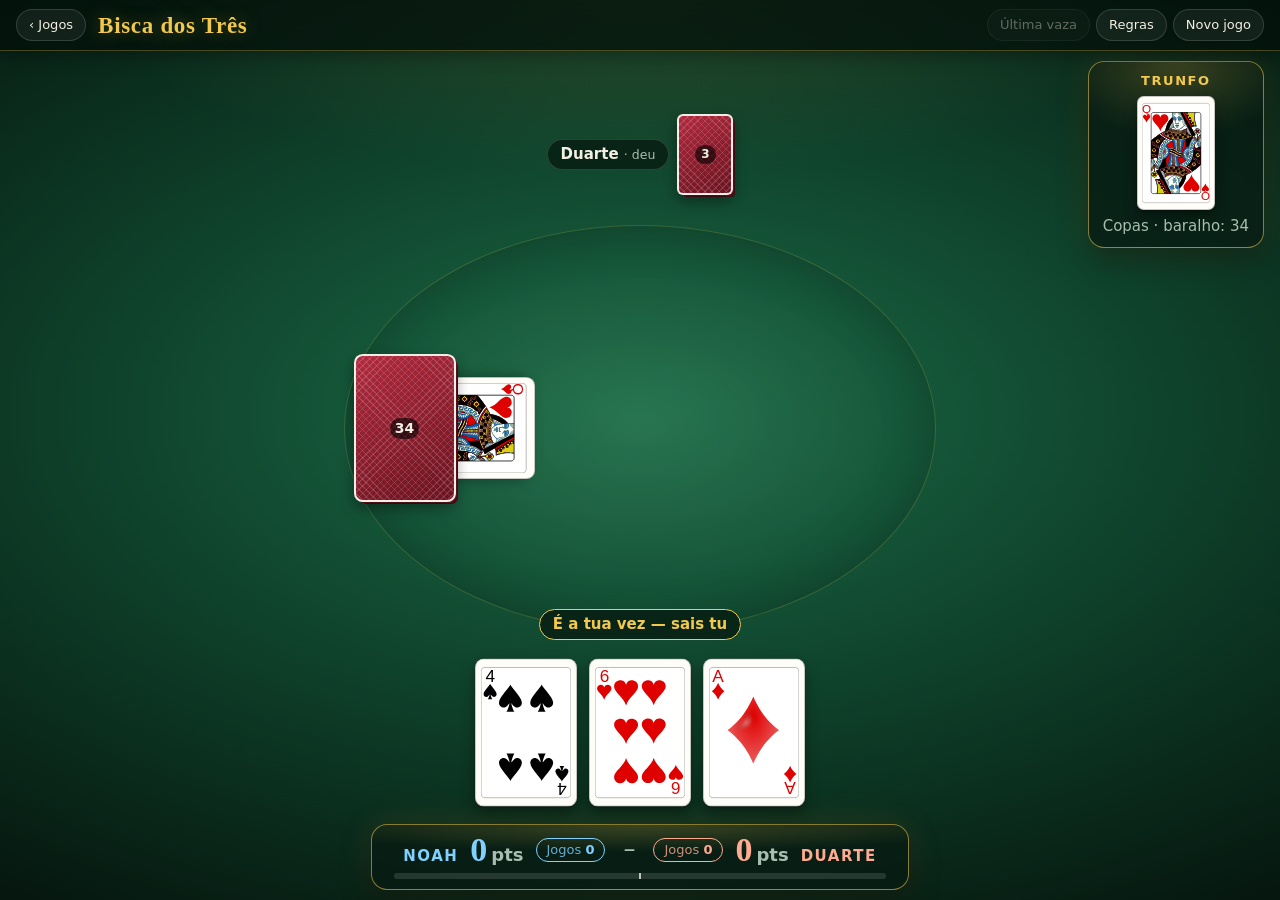
==== commit cdf7f8bb: "Super Pilotos: as rampas dão turbo ao aterrar (v=19) Co-Authored-By: Claude Fable 5.2 <noreply@anthr" ====
--- a/bisca.html
+++ b/bisca.html
@@ -5,7 +5,7 @@
 <meta name="viewport" content="width=device-width, initial-scale=1, viewport-fit=cover">
 <meta name="theme-color" content="#06170f">
 <title>Bisca dos Três</title>
-<link rel="stylesheet" href="style.css?v=18">
+<link rel="stylesheet" href="style.css?v=19">
 </head>
 <body class="bisca">
 
@@ -86,8 +86,8 @@
   <form method="dialog"><button class="principal">Fechar</button></form>
 </dialog>
 
-<script src="cartas.js?v=18"></script>
-<script src="fim.js?v=18"></script>
-<script src="bisca.js?v=18"></script>
+<script src="cartas.js?v=19"></script>
+<script src="fim.js?v=19"></script>
+<script src="bisca.js?v=19"></script>
 </body>
 </html>
